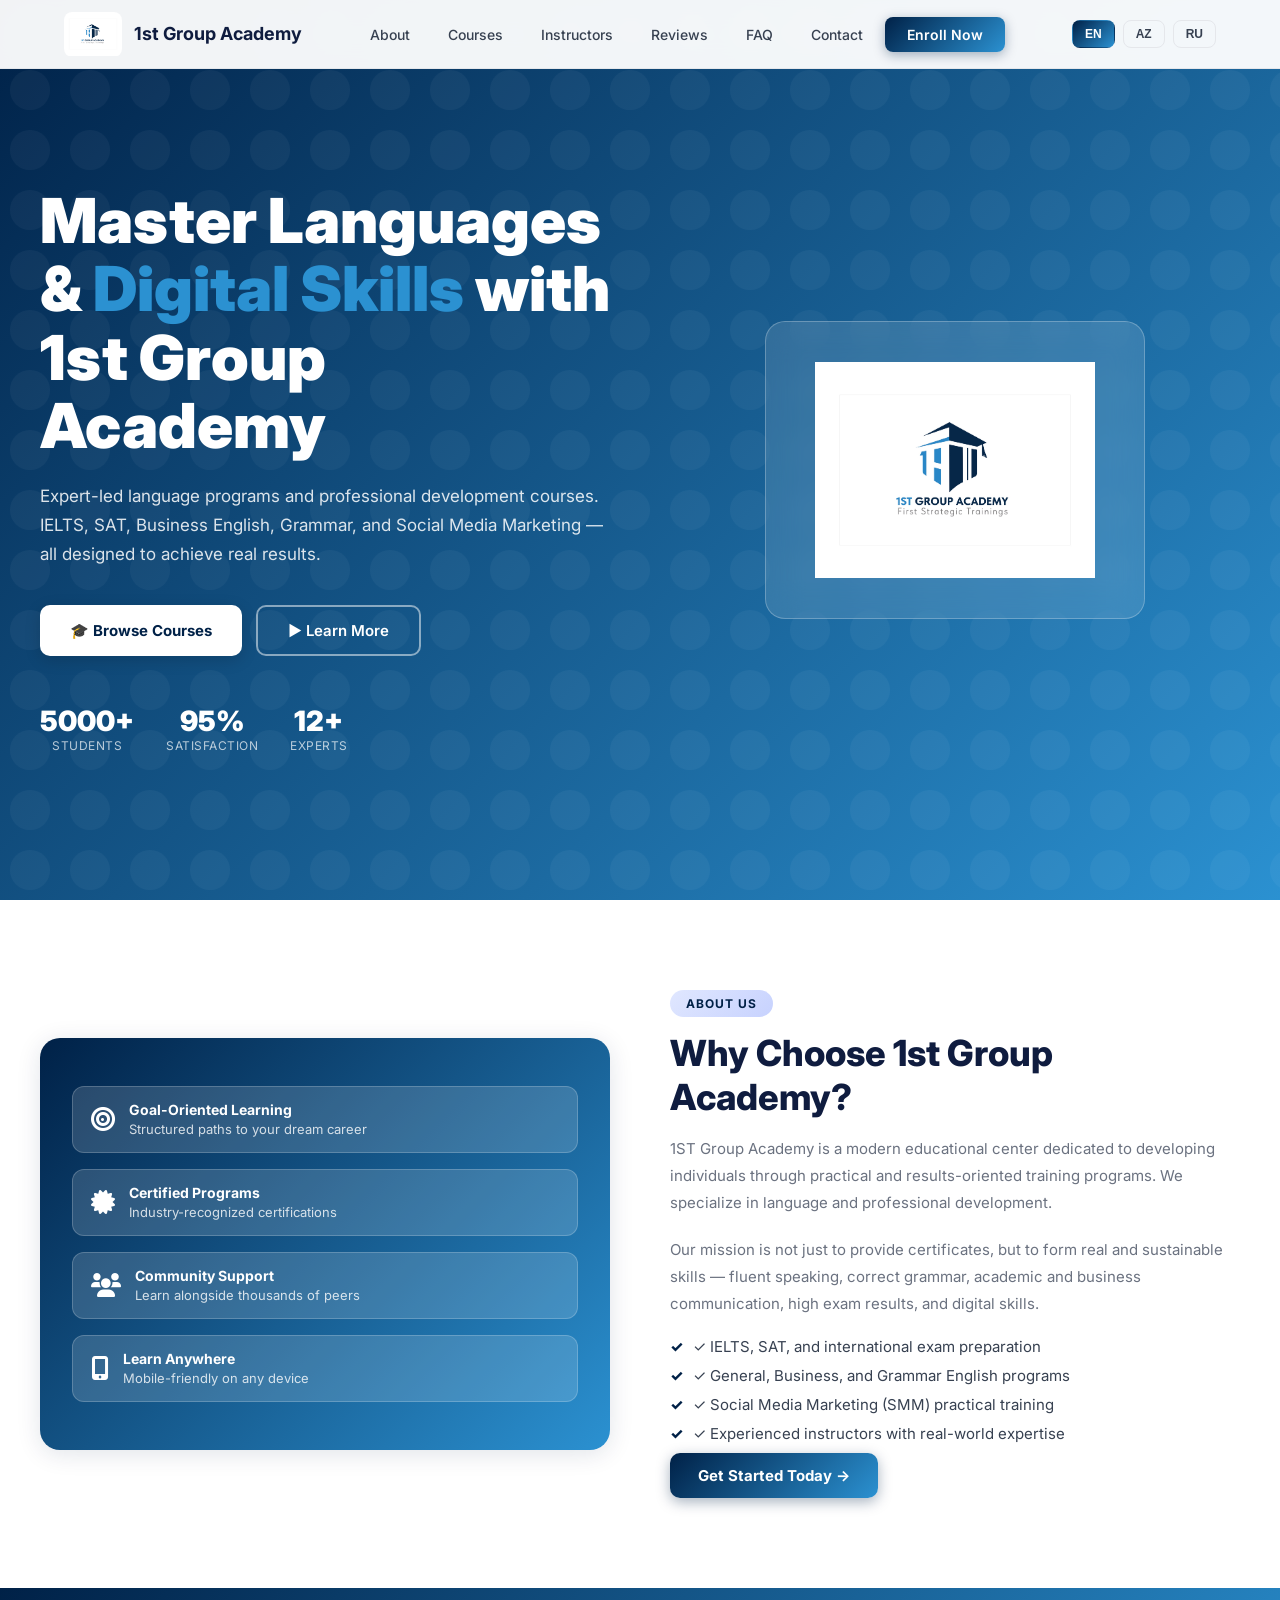
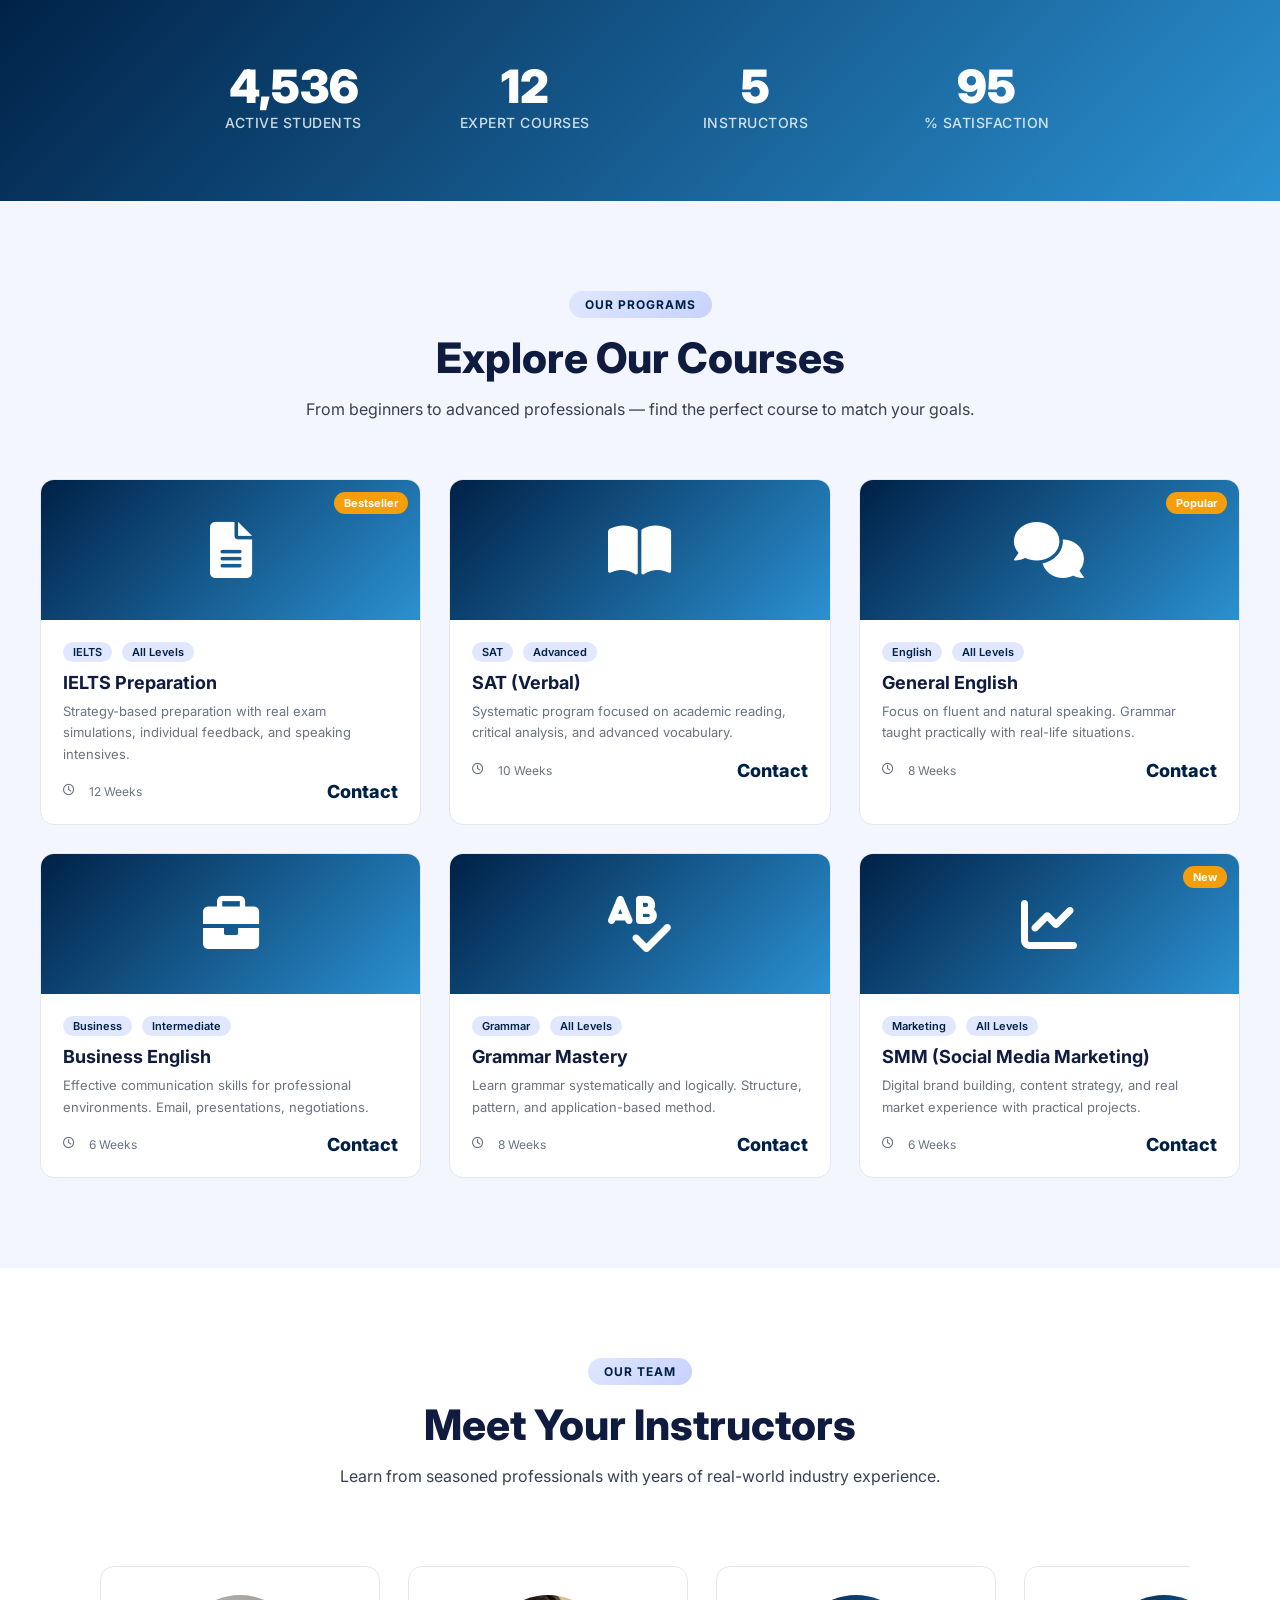
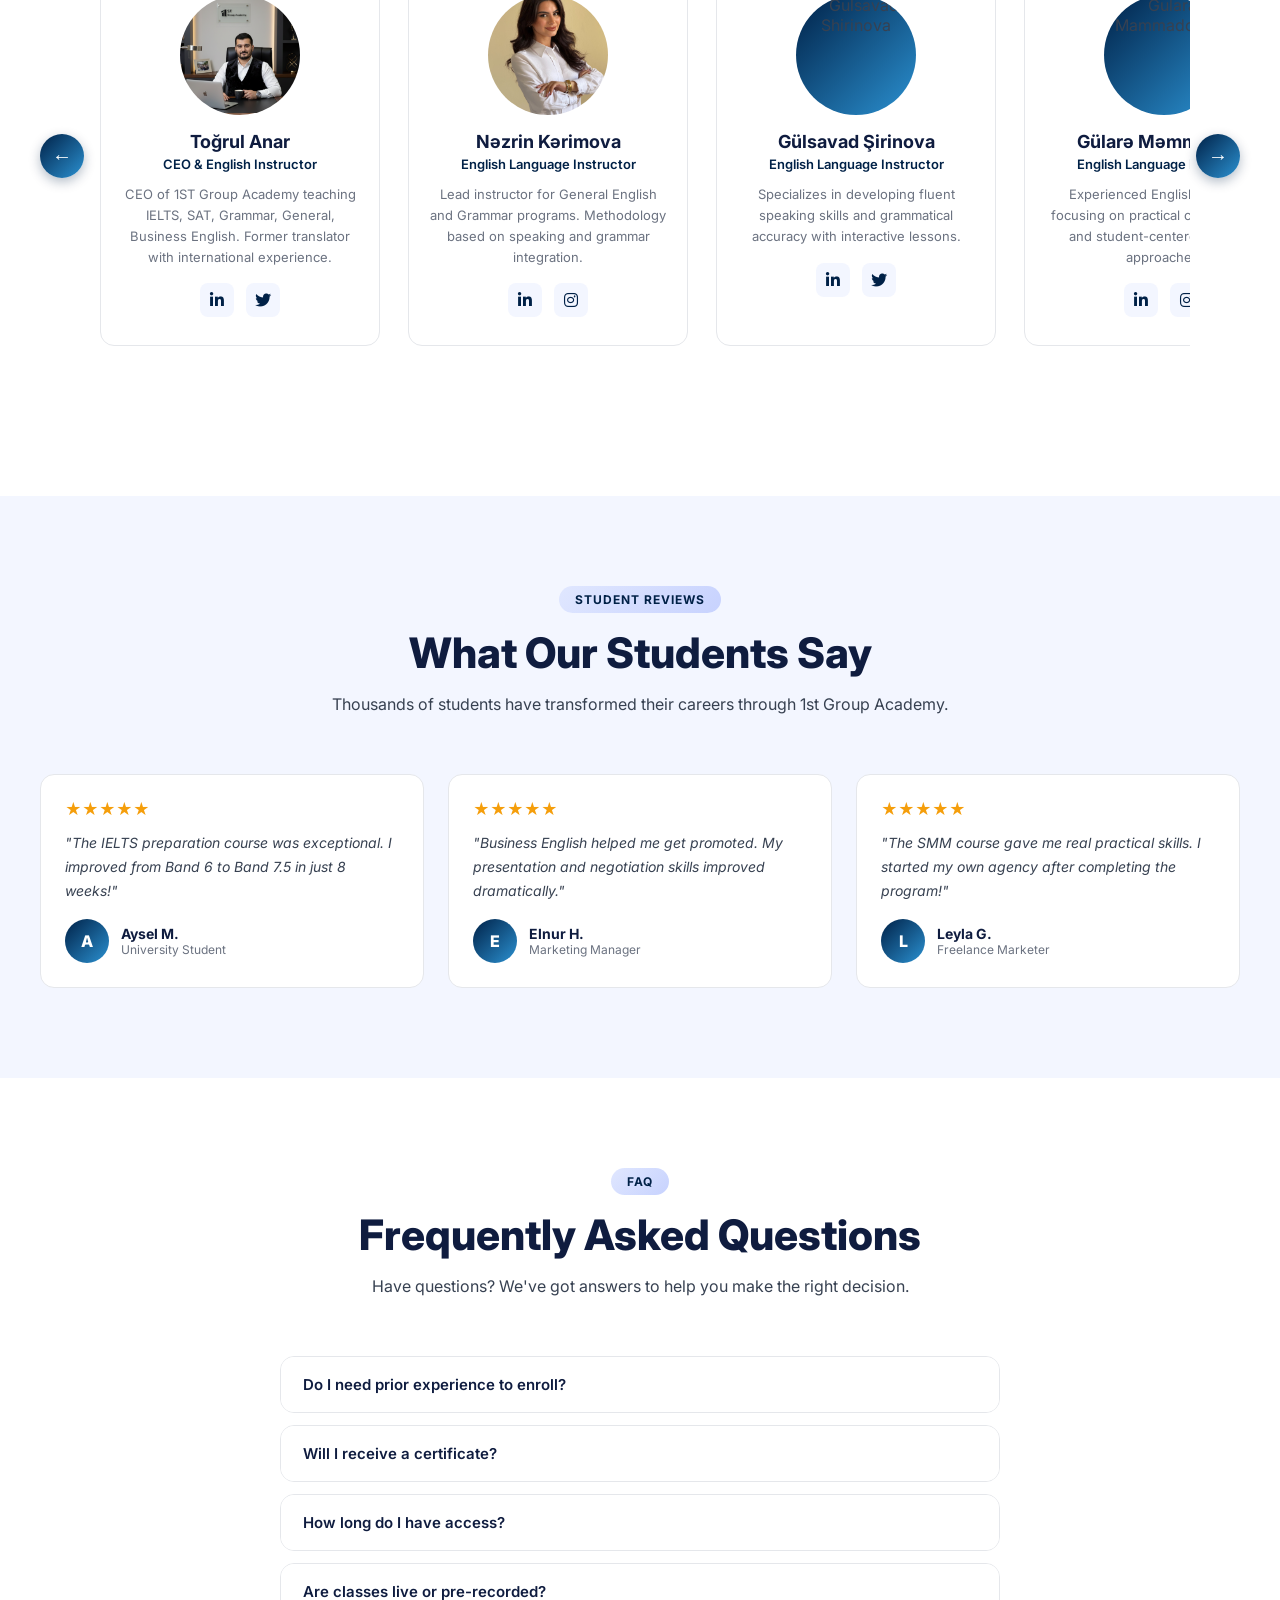
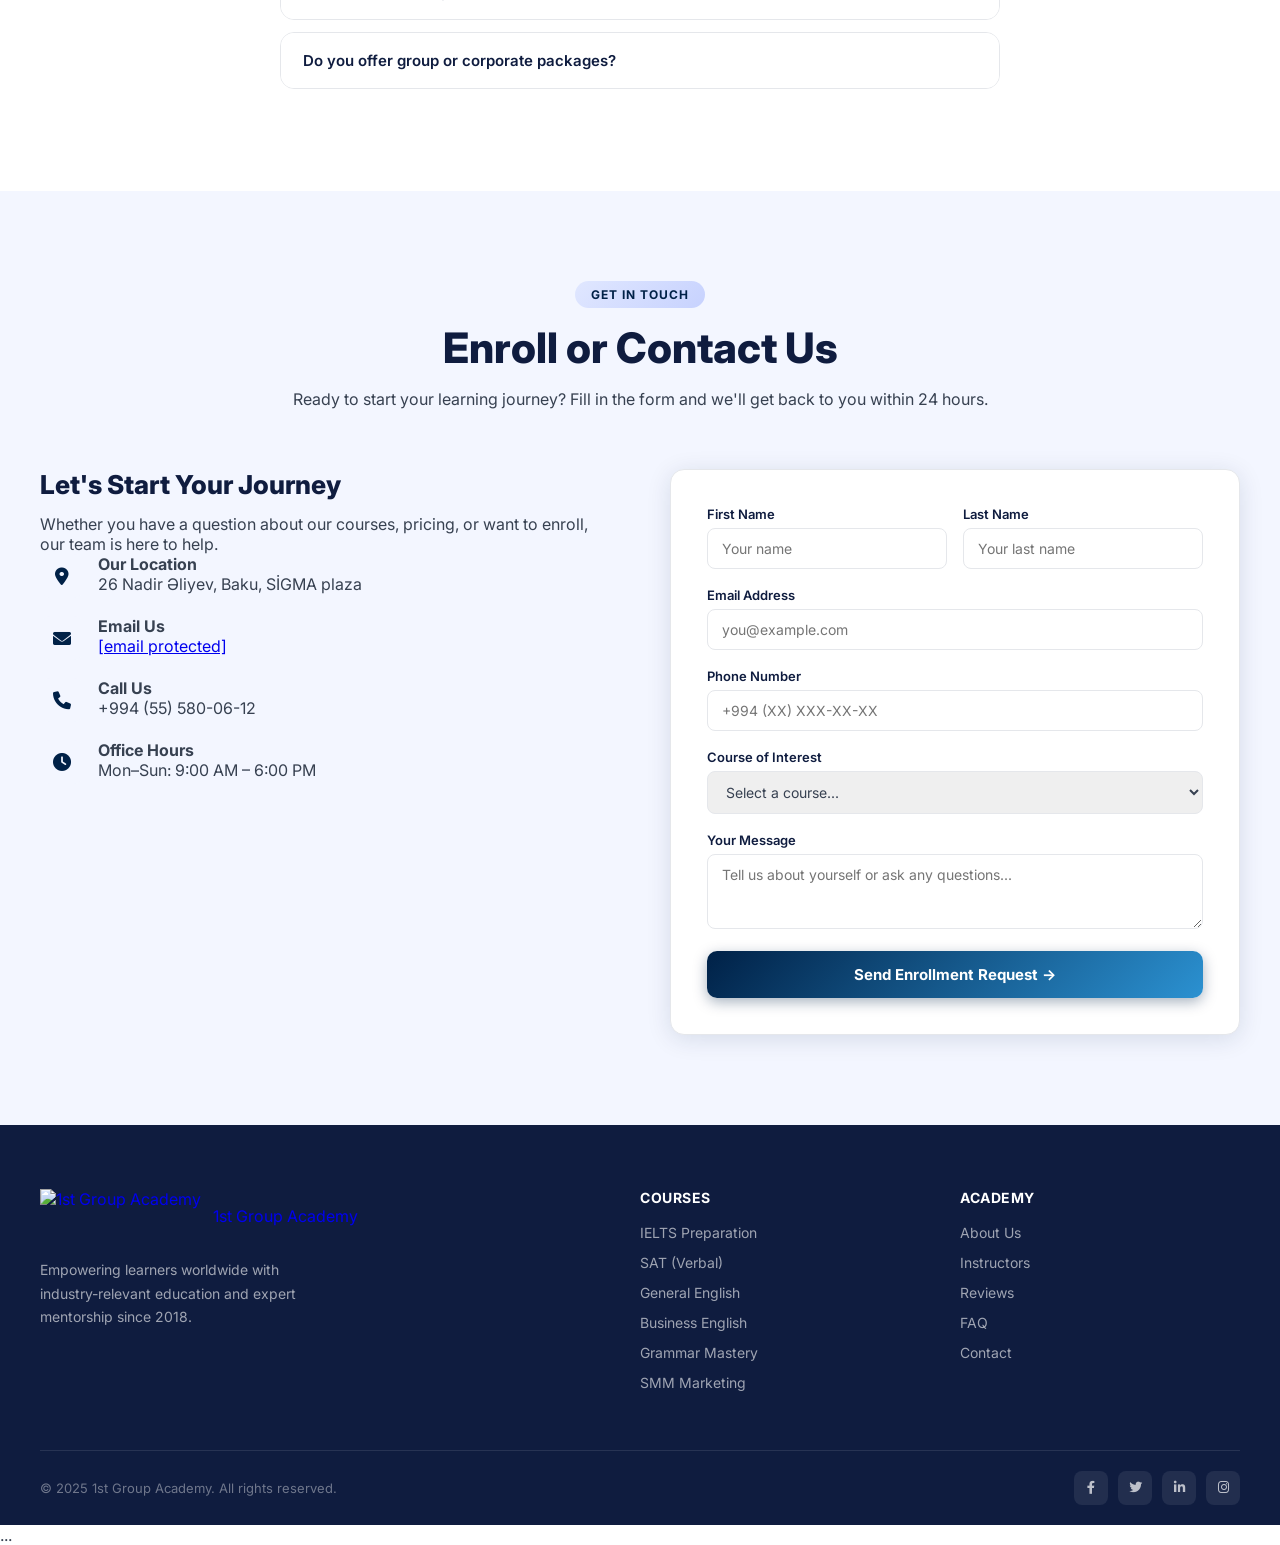
==== index.html @ 53ba0133 "added" ====
<!DOCTYPE html>
<html lang="en">

<head>
  <meta charset="UTF-8">
  <meta name="viewport" content="width=device-width, initial-scale=1.0">
  <title>1st Group Academy - Professional Development & Language Courses</title>
  <meta name="description"
    content="Expert-led language programs and professional development courses. IELTS, SAT, Business English, Grammar, and Social Media Marketing — all designed to achieve real results.">

  <!-- Google Fonts -->
  <link href="https://fonts.googleapis.com/css2?family=Inter:wght@300;400;500;600;700;800;900&display=swap"
    rel="stylesheet">
  <!-- Font Awesome -->
  <link rel="stylesheet" href="https://cdnjs.cloudflare.com/ajax/libs/font-awesome/6.0.0-beta3/css/all.min.css">
  <!-- Main Stylesheet -->
  <link rel="stylesheet" href="css/style.css">
  <!-- EmailJS SDK (sends contact form directly to Gmail) -->
  <script src="https://cdn.jsdelivr.net/npm/@emailjs/browser@4/dist/email.min.js"></script>
</head>

<body>

  <!-- NAVBAR -->
  <nav id="navbar">
    <div class="nav-inner">
      <a href="index.html" class="logo">
        <img src="images/IMG_3741.JPG.jpeg" alt="1st Group Academy" class="logo-img">
        <div class="logo-text">1st Group Academy</div>
      </a>
      <div class="nav-links" id="navLinks">
        <a href="#about" data-translate="nav_about">About</a>
        <a href="#courses" data-translate="nav_courses">Courses</a>
        <a href="#instructors" data-translate="nav_instructors">Instructors</a>
        <a href="#testimonials" data-translate="nav_testimonials">Reviews</a>
        <a href="#faq" data-translate="nav_faq">FAQ</a>
        <a href="#contact" data-translate="nav_contact">Contact</a>
        <a href="#contact" class="btn-enroll" data-translate="nav_enroll">Enroll Now</a>
      </div>
      <div class="lang-switch">
        <button class="lang-btn active" data-lang="en">EN</button>
        <button class="lang-btn" data-lang="az">AZ</button>
        <button class="lang-btn" data-lang="ru">RU</button>
      </div>
      <div class="hamburger" id="hamburger"><span></span><span></span><span></span></div>
    </div>
  </nav>

  <!-- HERO SECTION -->
<section class="hero" id="home">
  <div class="hero-content">
    <div>
      <h1 data-translate="hero_title">Master Languages & <span>Digital Skills</span> with 1st Group Academy</h1>
      <p data-translate="hero_subtitle">Expert-led language programs and professional development courses. IELTS, SAT, Business English, Grammar, and Social Media Marketing — all designed to achieve real results.</p>
      <div class="hero-actions">
        <a href="#courses" class="btn-white" data-translate="hero_browse_courses">🎓 Browse Courses</a>
        <a href="#about" class="btn-outline" data-translate="hero_learn_more">▶ Learn More</a>
      </div>
      <div class="hero-stats">
        <div class="stat"><div class="stat-num">5000+</div><div class="stat-label" data-translate="hero_students">Students</div></div>
        <div class="stat"><div class="stat-num">95%</div><div class="stat-label" data-translate="hero_satisfaction">Satisfaction</div></div>
        <div class="stat"><div class="stat-num">12+</div><div class="stat-label" data-translate="hero_experts">Experts</div></div>
      </div>
    </div>
    <div class="hero-visual">
      <div class="hero-card hero-card-logo">
        <img src="images/IMG_3741.JPG.jpeg" alt="1st Group Academy" class="hero-logo">
      </div>
    </div>
  </div>
</section>

  <!-- ABOUT SECTION -->
  <section class="section" id="about">
    <div class="container">
      <div class="about-grid">
        <div class="about-img">
          <div class="about-feature">
            <div class="about-feature-icon"><i class="fas fa-bullseye"></i></div>
            <div class="about-feature-text"><strong>Goal-Oriented Learning</strong><span>Structured paths to your dream
                career</span></div>
          </div>
          <div class="about-feature">
            <div class="about-feature-icon"><i class="fas fa-certificate"></i></div>
            <div class="about-feature-text"><strong>Certified Programs</strong><span>Industry-recognized
                certifications</span></div>
          </div>
          <div class="about-feature">
            <div class="about-feature-icon"><i class="fas fa-users"></i></div>
            <div class="about-feature-text"><strong>Community Support</strong><span>Learn alongside thousands of
                peers</span></div>
          </div>
          <div class="about-feature">
            <div class="about-feature-icon"><i class="fas fa-mobile-alt"></i></div>
            <div class="about-feature-text"><strong>Learn Anywhere</strong><span>Mobile-friendly on any device</span>
            </div>
          </div>
        </div>
        <div class="about-text">
          <div class="section-label" data-translate="about_label">About Us</div>
          <h2 data-translate="about_title">Why Choose 1st Group Academy?</h2>
          <p data-translate="about_p1">1ST Group Academy is a modern educational center dedicated to developing
            individuals through practical and results-oriented training programs. We specialize in language and
            professional development.</p>
          <p data-translate="about_p2">Our mission is not just to provide certificates, but to form real and sustainable
            skills — fluent speaking, correct grammar, academic and business communication, high exam results, and
            digital skills.</p>
          <ul class="tick-list">
            <li data-translate="about_feature_1">✓ IELTS, SAT, and international exam preparation</li>
            <li data-translate="about_feature_2">✓ General, Business, and Grammar English programs</li>
            <li data-translate="about_feature_3">✓ Social Media Marketing (SMM) practical training</li>
            <li data-translate="about_feature_4">✓ Experienced instructors with real-world expertise</li>
          </ul>
          <a href="#contact" class="btn-primary" data-translate="about_get_started">Get Started Today →</a>
        </div>
      </div>
    </div>
  </section>

  <!-- COUNTERS -->
  <div class="counters">
    <div class="counters-grid">
      <div><span class="counter-num" data-target="5000">0</span>
        <div class="counter-label" data-translate="counters_active_students">Active Students</div>
      </div>
      <div><span class="counter-num" data-target="12">0</span>
        <div class="counter-label" data-translate="counters_expert_courses">Expert Courses</div>
      </div>
      <div><span class="counter-num" data-target="5">0</span>
        <div class="counter-label" data-translate="counters_instructors">Instructors</div>
      </div>
      <div><span class="counter-num" data-target="95">0</span>
        <div class="counter-label" data-translate="counters_satisfaction">% Satisfaction</div>
      </div>
    </div>
  </div>

  <!-- COURSES SECTION -->
  <section class="section section-light" id="courses">
    <div class="container">
      <div class="section-head">
        <div class="section-label" data-translate="courses_label">Our Programs</div>
        <h2 class="section-title" data-translate="courses_title">Explore Our Courses</h2>
        <p class="section-sub" data-translate="courses_sub">From beginners to advanced professionals — find the perfect
          course to match your goals.</p>
      </div>
      <div class="courses-grid">
        <div class="course-card" onclick="location.href='courses/ielts.html'">
          <div class="course-thumb"><i class="fas fa-file-alt"></i><span class="course-badge"
              data-translate="course_badge_bestseller">Bestseller</span></div>
          <div class="course-body">
            <div class="course-meta"><span class="tag">IELTS</span><span class="tag"
                data-translate="course_tag_all_levels">All Levels</span></div>
            <h3 class="course-title" data-translate="course_ielts_title">IELTS Preparation</h3>
            <p class="course-desc" data-translate="course_ielts_desc">Strategy-based preparation with real exam
              simulations, individual feedback, and speaking intensives.</p>
            <div class="course-footer"><span class="course-info"><i class="far fa-clock"></i> 12 Weeks</span><span
                class="course-price">Contact</span></div>
          </div>
        </div>
        <div class="course-card" onclick="location.href='courses/sat.html'">
          <div class="course-thumb"><i class="fas fa-book-open"></i></div>
          <div class="course-body">
            <div class="course-meta"><span class="tag">SAT</span><span class="tag">Advanced</span></div>
            <h3 class="course-title" data-translate="course_sat_title">SAT (Verbal)</h3>
            <p class="course-desc" data-translate="course_sat_desc">Systematic program focused on academic reading,
              critical analysis, and advanced vocabulary.</p>
            <div class="course-footer"><span class="course-info"><i class="far fa-clock"></i> 10 Weeks</span><span
                class="course-price">Contact</span></div>
          </div>
        </div>

        <div class="course-card" onclick="location.href='courses/general-english.html'">
          <div class="course-thumb"><i class="fas fa-comments"></i><span class="course-badge"
              data-translate="course_badge_popular">Popular</span></div>
          <div class="course-body">
            <div class="course-meta"><span class="tag">English</span><span class="tag"
                data-translate="course_tag_all_levels">All Levels</span></div>
            <h3 class="course-title" data-translate="course_general_english_title">General English</h3>
            <p class="course-desc" data-translate="course_general_english_desc">Focus on fluent and natural speaking.
              Grammar taught practically with real-life situations.</p>
            <div class="course-footer"><span class="course-info"><i class="far fa-clock"></i> 8 Weeks</span><span
                class="course-price">Contact</span></div>
          </div>
        </div>
        <div class="course-card" onclick="location.href='courses/business-english.html'">
          <div class="course-thumb"><i class="fas fa-briefcase"></i></div>
          <div class="course-body">
            <div class="course-meta"><span class="tag">Business</span><span class="tag">Intermediate</span></div>
            <h3 class="course-title" data-translate="course_business_english_title">Business English</h3>
            <p class="course-desc" data-translate="course_business_english_desc">Effective communication skills for
              professional environments. Email, presentations, negotiations.</p>
            <div class="course-footer"><span class="course-info"><i class="far fa-clock"></i> 6 Weeks</span><span
                class="course-price">Contact</span></div>
          </div>
        </div>
        <div class="course-card" onclick="location.href='courses/grammar.html'">
          <div class="course-thumb"><i class="fas fa-spell-check"></i></div>
          <div class="course-body">
            <div class="course-meta"><span class="tag">Grammar</span><span class="tag"
                data-translate="course_tag_all_levels">All Levels</span></div>
            <h3 class="course-title" data-translate="course_grammar_title">Grammar Mastery</h3>
            <p class="course-desc" data-translate="course_grammar_desc">Learn grammar systematically and logically.
              Structure, pattern, and application-based method.</p>
            <div class="course-footer"><span class="course-info"><i class="far fa-clock"></i> 8 Weeks</span><span
                class="course-price">Contact</span></div>
          </div>
        </div>
        <div class="course-card" onclick="location.href='courses/smm.html'">
          <div class="course-thumb"><i class="fas fa-chart-line"></i><span class="course-badge"
              data-translate="course_badge_new">New</span></div>
          <div class="course-body">
            <div class="course-meta"><span class="tag">Marketing</span><span class="tag"
                data-translate="course_tag_all_levels">All Levels</span></div>
            <h3 class="course-title" data-translate="course_smm_title">SMM (Social Media Marketing)</h3>
            <p class="course-desc" data-translate="course_smm_desc">Digital brand building, content strategy, and real
              market experience with practical projects.</p>
            <div class="course-footer"><span class="course-info"><i class="far fa-clock"></i> 6 Weeks</span><span
                class="course-price">Contact</span></div>
          </div>
        </div>
      </div>
    </div>
  </section>

  <!-- INSTRUCTORS SECTION - HORIZONTAL SCROLL WITH ARROWS -->
  <section class="section" id="instructors">
    <div class="container">
      <div class="section-head">
        <div class="section-label" data-translate="section_label_our_team">Our Team</div>
        <h2 class="section-title" data-translate="section_title_meet_instructors">Meet Your Instructors</h2>
        <p class="section-sub" data-translate="section_sub_learn_from_professionals">Learn from seasoned professionals
          with years of real-world industry experience.</p>
      </div>

      <div class="instructors-carousel-wrapper">
        <button class="carousel-nav prev" id="prevInstructorBtn">←</button>
        <div class="instructors-carousel" id="instructorsCarousel">
          <div class="instructors-grid-horizontal">

            <!-- Instructor 1 -->
            <div class="instructor-card">
              <div class="instructor-avatar"><img src="images/Gemini_Generated_Image_5rebi55rebi55reb.png"
                  alt="Toghrul Anar"></div>
              <h3 class="instructor-name">Toğrul Anar</h3>
              <div class="instructor-role" data-translate="instructor_role_ceo">CEO & English Instructor</div>
              <p class="instructor-bio" data-translate="instructor_bio_toghrul">CEO of 1ST Group Academy teaching IELTS,
                SAT, Grammar, General, Business English. Former translator with international experience.</p>
              <div class="instructor-social">
                <a href="#" class="social-icon"><i class="fab fa-linkedin-in"></i></a>
                <a href="#" class="social-icon"><i class="fab fa-twitter"></i></a>
              </div>
            </div>

            <!-- Instructor 2 -->
            <div class="instructor-card">
              <div class="instructor-avatar"><img src="images/IMG_5902.JPG.jpeg" alt="Nazrin Karimova"></div>
              <h3 class="instructor-name">Nəzrin Kərimova</h3>
              <div class="instructor-role" data-translate="instructor_role_english">English Language Instructor</div>
              <p class="instructor-bio" data-translate="instructor_bio_nazrin">Lead instructor for General English and
                Grammar programs. Methodology based on speaking and grammar integration.</p>
              <div class="instructor-social">
                <a href="#" class="social-icon"><i class="fab fa-linkedin-in"></i></a>
                <a href="#" class="social-icon"><i class="fab fa-instagram"></i></a>
              </div>
            </div>

            <!-- Instructor 3 -->
            <div class="instructor-card">
              <div class="instructor-avatar"><img src="images/IMG_1235.jpg.jpeg" alt="Gulsavad Shirinova"></div>
              <h3 class="instructor-name">Gülsavad Şirinova</h3>
              <div class="instructor-role" data-translate="instructor_role_english">English Language Instructor</div>
              <p class="instructor-bio" data-translate="instructor_bio_gulsavad">Specializes in developing fluent
                speaking skills and grammatical accuracy with interactive lessons.</p>
              <div class="instructor-social">
                <a href="#" class="social-icon"><i class="fab fa-linkedin-in"></i></a>
                <a href="#" class="social-icon"><i class="fab fa-twitter"></i></a>
              </div>
            </div>

            <!-- Instructor 4 -->
            <div class="instructor-card">
              <div class="instructor-avatar"><img src="images/IMG_4912.JPG.jpeg" alt="Gulara Mammadova"></div>
              <h3 class="instructor-name">Gülarə Məmmədova</h3>
              <div class="instructor-role" data-translate="instructor_role_english">English Language Instructor</div>
              <p class="instructor-bio" data-translate="instructor_bio_gulara">Experienced English instructor focusing
                on practical communication and student-centered learning approaches.</p>
              <div class="instructor-social">
                <a href="#" class="social-icon"><i class="fab fa-linkedin-in"></i></a>
                <a href="#" class="social-icon"><i class="fab fa-instagram"></i></a>
              </div>
            </div>

            <!-- Instructor 5 -->
            <div class="instructor-card">
              <div class="instructor-avatar"><img
                  src="images/Screenshot_20260306_222900_com_android_chrome_ChromeTabbedActivity.jpg.jpeg"
                  alt="Farid Abdulhuseynli"></div>
              <h3 class="instructor-name">Fərid Abdulhüseynli</h3>
              <div class="instructor-role" data-translate="instructor_role_english">English Language Instructor</div>
              <p class="instructor-bio" data-translate="instructor_bio_farid">Specializes in exam preparation and
                advanced grammar. Helps students achieve high scores in international tests.</p>
              <div class="instructor-social">
                <a href="#" class="social-icon"><i class="fab fa-linkedin-in"></i></a>
                <a href="#" class="social-icon"><i class="fab fa-instagram"></i></a>
              </div>
            </div>

          </div>
        </div>
        <button class="carousel-nav next" id="nextInstructorBtn">→</button>
      </div>
    </div>
  </section>

  <!-- TESTIMONIALS SECTION -->
  <section class="section section-light" id="testimonials">
    <div class="container">
      <div class="section-head">
        <div class="section-label" data-translate="section_label_student_reviews">Student Reviews</div>
        <h2 class="section-title" data-translate="section_title_what_students_say">What Our Students Say</h2>
        <p class="section-sub" data-translate="section_sub_thousands_students_transformed">Thousands of students have
          transformed their careers through 1st Group Academy.</p>
      </div>
      <div class="testimonials-grid">
        <div class="testimonial-card">
          <div class="stars">★★★★★</div>
          <p class="testimonial-text" data-translate="testimonial_1">"The IELTS preparation course was exceptional. I
            improved from Band 6 to Band 7.5 in just 8 weeks!"</p>
          <div class="testimonial-author">
            <div class="author-avatar">A</div>
            <div>
              <div class="author-name">Aysel M.</div>
              <div class="author-role">University Student</div>
            </div>
          </div>
        </div>
        <div class="testimonial-card">
          <div class="stars">★★★★★</div>
          <p class="testimonial-text" data-translate="testimonial_2">"Business English helped me get promoted. My
            presentation and negotiation skills improved dramatically."</p>
          <div class="testimonial-author">
            <div class="author-avatar">E</div>
            <div>
              <div class="author-name">Elnur H.</div>
              <div class="author-role">Marketing Manager</div>
            </div>
          </div>
        </div>
        <div class="testimonial-card">
          <div class="stars">★★★★★</div>
          <p class="testimonial-text" data-translate="testimonial_3">"The SMM course gave me real practical skills. I
            started my own agency after completing the program!"</p>
          <div class="testimonial-author">
            <div class="author-avatar">L</div>
            <div>
              <div class="author-name">Leyla G.</div>
              <div class="author-role">Freelance Marketer</div>
            </div>
          </div>
        </div>
      </div>
    </div>
  </section>

  <!-- FAQ SECTION -->
  <section class="section" id="faq">
    <div class="container">
      <div class="section-head">
        <div class="section-label">FAQ</div>
        <h2 class="section-title" data-translate="section_title_faq">Frequently Asked Questions</h2>
        <p class="section-sub" data-translate="section_sub_have_questions">Have questions? We've got answers to help you
          make the right decision.</p>
      </div>
      <div class="faq-list">
        <div class="faq-item">
          <div class="faq-q" data-translate="faq_q1">Do I need prior experience to enroll?<span
              class="faq-icon">+</span></div>
          <div class="faq-a" data-translate="faq_a1">No prior experience is required for most of our beginner courses.
            We start from fundamentals and gradually build your skills.</div>
        </div>
        <div class="faq-item">
          <div class="faq-q" data-translate="faq_q2">Will I receive a certificate?<span class="faq-icon">+</span></div>
          <div class="faq-a" data-translate="faq_a2">Yes! Upon completing any course, you will receive a digital
            certificate from 1st Group Academy recognized by employers.</div>
        </div>
        <div class="faq-item">
          <div class="faq-q" data-translate="faq_q3">How long do I have access?<span class="faq-icon">+</span></div>
          <div class="faq-a" data-translate="faq_a3">Once enrolled, you have lifetime access to all course materials,
            including any future updates.</div>
        </div>
        <div class="faq-item">
          <div class="faq-q" data-translate="faq_q4">Are classes live or pre-recorded?<span class="faq-icon">+</span>
          </div>
          <div class="faq-a" data-translate="faq_a4">We offer both! Pre-recorded video lessons plus weekly live Q&A
            sessions with instructors.</div>
        </div>
        <div class="faq-item">
          <div class="faq-q" data-translate="faq_q5">Do you offer group or corporate packages?<span
              class="faq-icon">+</span></div>
          <div class="faq-a" data-translate="faq_a5">Yes, we offer special rates for teams and organizations. Contact us
            for corporate packages.</div>
        </div>
      </div>
    </div>
  </section>

  <!-- CONTACT SECTION -->
  <section class="section section-light" id="contact">
    <div class="container">
      <div class="section-head">
        <div class="section-label" data-translate="contact_label">Get In Touch</div>
        <h2 class="section-title" data-translate="contact_title">Enroll or Contact Us</h2>
        <p class="section-sub" data-translate="contact_sub">Ready to start your learning journey? Fill in the form and
          we'll get back to you within 24 hours.</p>
      </div>
      <div class="contact-grid">
        <div class="contact-info">
          <h3 data-translate="contact_info_title">Let's Start Your Journey</h3>
          <p data-translate="contact_info_desc">Whether you have a question about our courses, pricing, or want to
            enroll, our team is here to help.</p>
          <div class="info-item">
            <div class="info-icon"><i class="fas fa-map-marker-alt"></i></div>
            <div><strong>Our Location</strong><br><span>26 Nadir Əliyev, Baku, SİGMA plaza</span></div>
          </div>
          <div class="info-item">
            <div class="info-icon"><i class="fas fa-envelope"></i></div>
            <div><strong>Email Us</strong><br><span><a href="1stgroupacademy@gmail.com" class="__cf_email__" data-cfemail="56672522312439232637353732333b2f16313b373f3a7835393b">[email&#160;protected]</a></span></div>
          </div>
          <div class="info-item">
            <div class="info-icon"><i class="fas fa-phone"></i></div>
            <div><strong>Call Us</strong><br><span>+994 (55) 580-06-12</span></div>
          </div>
          <div class="info-item">
            <div class="info-icon"><i class="fas fa-clock"></i></div>
            <div><strong>Office Hours</strong><br><span>Mon–Sun: 9:00 AM – 6:00 PM</span></div>
          </div>
        </div>
        <div class="contact-form">
          <div class="form-row">
            <div class="form-group"><label>First Name</label><input type="text" id="fname" placeholder="Your name">
            </div>
            <div class="form-group"><label>Last Name</label><input type="text" id="lname" placeholder="Your last name">
            </div>
          </div>
          <div class="form-group"><label>Email Address</label><input type="email" id="email"
              placeholder="you@example.com"></div>
          <div class="form-group"><label>Phone Number</label><input  id="phone"
              placeholder="+994 (XX) XXX-XX-XX"></div>
          <div class="form-group"><label>Course of Interest</label><select id="courseSelect">
              <option value="">Select a course...</option>
              <option>IELTS Preparation</option>
              <option>SAT (Verbal)</option>
              <option>General English</option>
              <option>Business English</option>
              <option>Grammar Mastery</option>
              <option>SMM Marketing</option>
            </select></div>
          <div class="form-group"><label>Your Message</label><textarea id="message" rows="3"
              placeholder="Tell us about yourself or ask any questions..."></textarea></div>
          <button class="form-submit" data-translate="form_submit" onclick="submitForm()">Send Enrollment Request →</button>
          <div class="success-msg" id="successMsg">✅ Thank you! We'll contact you within 24 hours.</div>
        </div>
      </div>
    </div>
  </section>

  <!-- FOOTER -->
  <footer>
  <div class="footer-grid">
    <div class="footer-brand">
      <a href="index.html" class="logo">
        <img src="images/IMG_3741.JPG.jpeg55" alt="1st Group Academy" class="footer-logo">
        <div class="logo-text2"><span>1st Group Academy</span> </div>
      </a>
      <p data-translate="footer_desc">Empowering learners worldwide with industry-relevant education and expert mentorship since 2018.</p>
    </div>
    <div class="footer-col">
      <h4 data-translate="footer_courses">Courses</h4>
      <ul>
        <li><a href="courses/ielts.html" data-translate="footer_ielts">IELTS Preparation</a></li>
        <li><a href="courses/sat.html" data-translate="footer_sat">SAT (Verbal)</a></li>
        <li><a href="courses/general-english.html" data-translate="footer_ge">General English</a></li>
        <li><a href="courses/business-english.html" data-translate="footer_be">Business English</a></li>
        <li><a href="courses/grammar.html" data-translate="footer_grammar">Grammar Mastery</a></li>
        <li><a href="courses/smm.html" data-translate="footer_smm">SMM Marketing</a></li>
      </ul>
    </div>
    <div class="footer-col">
      <h4 data-translate="footer_academy">Academy</h4>
      <ul>
        <li><a href="#about" data-translate="footer_about">About Us</a></li>
        <li><a href="#instructors" data-translate="footer_instructors">Instructors</a></li>
        <li><a href="#testimonials" data-translate="footer_reviews">Reviews</a></li>
        <li><a href="#faq" data-translate="footer_faq">FAQ</a></li>
        <li><a href="#contact" data-translate="footer_contact">Contact</a></li>
      </ul>
    </div>
  </div>
  <div class="footer-bottom">
    <span>© 2025 1st Group Academy. All rights reserved.</span>
    <div class="footer-socials">
      <a href="#"><i class="fab fa-facebook-f"></i></a>
      <a href="#"><i class="fab fa-twitter"></i></a>
      <a href="#"><i class="fab fa-linkedin-in"></i></a>
      <a href="#"><i class="fab fa-instagram"></i></a>
    </div>
  </div>
</footer>

  <button id="backTop"onclick="window.scrollTo({top:0,behavior:'smooth'})">↑</button>

  <script src="js/script.js"></script>
  <!-- CONTACT SECTION -->
<section>
   ...
</section>

<script>
async function submitForm() {

    const data = {
        firstName: document.getElementById("fname").value,
        lastName: document.getElementById("lname").value,
        email: document.getElementById("email").value,
        phoneNumber: document.getElementById("phone").value,
        course: document.getElementById("courseSelect").value,
        message: document.getElementById("message").value
    };

    try {
        const response = await fetch("https://localhost:7130/api/contact/send", {
            method: "POST",
            headers: {
                "Content-Type": "application/json"
            },
            body: JSON.stringify(data)
        });

        const result = await response.json();

        if (response.ok) {
            console.log("Success:", result);

           
            document.getElementById("successMsg").style.display = "block";

            
            document.getElementById("fname").value = "";
            document.getElementById("lname").value = "";
            document.getElementById("email").value = "";
            document.getElementById("phone").value = "";
            document.getElementById("courseSelect").value = "";
            document.getElementById("message").value = "";
        } 
        else {
            console.log("Error:", result);
            alert(result.error || "Xəta baş verdi");
        }

    } catch (error) {
        console.error("Network Error:", error);
        alert("Serverə qoşulmaq olmadı");
    }
}
</script>
</body>
</body>

</html>
---- css/style.css ----
*,
*::before,
*::after {
  margin: 0;
  padding: 0;
  box-sizing: border-box;
}

:root {
  --primary: #002147;
  --primary-d: #001a38;
  --accent: #2B91D1;
  --dark: #0f1c3f;
  --text: #374151;
  --muted: #6b7280;
  --light: #f3f6ff;
  --white: #ffffff;
  --border: #e5e7eb;
  --gradient: linear-gradient(135deg, #002147 0%, #2B91D1 100%);
  --shadow: 0 4px 24px rgba(0, 33, 71, 0.12);
  --radius: 14px;
}

html {
  scroll-behavior: smooth;
}

body {
  font-family: 'Inter', sans-serif;
  color: var(--text);
  background: var(--white);
  overflow-x: hidden;
}

::-webkit-scrollbar {
  width: 7px;
}

::-webkit-scrollbar-track {
  background: var(--light);
}

::-webkit-scrollbar-thumb {
  background: var(--primary);
  border-radius: 99px;
}

/* NAVBAR */
nav {
  position: fixed;
  top: 0;
  left: 0;
  right: 0;
  z-index: 999;
  background: rgba(255, 255, 255, 0.95);
  backdrop-filter: blur(12px);
  border-bottom: 1px solid var(--border);
  transition: box-shadow 0.3s;
}

nav.scrolled {
  box-shadow: 0 2px 20px rgba(0, 33, 71, 0.15);
}

.nav-inner {
  max-width: 1200px;
  margin: 0 auto;
  display: flex;
  align-items: center;
  justify-content: space-between;
  padding: 0 24px;
  height: 68px;
}

/* Logo styles */
.logo {
  display: flex;
  align-items: center;
  gap: 12px;
  text-decoration: none;
}

.logo-img {
  height: 45px;
  width: auto;
  object-fit: contain;
  border-radius: 8px;
}

.logo-text {
  font-weight: 700;
  font-size: 18px;
  color: var(--dark);
  line-height: 1.2;
}

.logo-text span {
  color: var(--primary);
}

/* Hide old logo-icon if exists */
.logo-icon {
  display: none;
}

/* Responsive for mobile */
@media (max-width: 600px) {
  .logo-img {
    height: 35px;
  }
  .logo-text {
    font-size: 14px;
  }
}

.nav-links {
  display: flex;
  align-items: center;
  gap: 6px;
}

.nav-links a {
  padding: 8px 16px;
  border-radius: 8px;
  text-decoration: none;
  font-weight: 500;
  font-size: 14px;
  color: var(--text);
  transition: all 0.2s;
}

.nav-links a:hover {
  background: var(--light);
  color: var(--primary);
}

.btn-enroll {
  background: var(--gradient) !important;
  color: #fff !important;
  padding: 9px 22px !important;
  border-radius: 8px !important;
  font-weight: 600 !important;
  box-shadow: 0 3px 12px rgba(0, 33, 71, 0.35);
}

.lang-switch {
  display: flex;
  gap: 8px;
  margin-left: 16px;
}

.lang-btn {
  background: transparent;
  border: 1px solid var(--border);
  padding: 6px 12px;
  border-radius: 8px;
  font-size: 12px;
  font-weight: 600;
  cursor: pointer;
  color: var(--text);
  transition: all 0.2s;
}

.lang-btn:hover,
.lang-btn.active {
  background: var(--gradient);
  color: #fff;
  border-color: transparent;
}

.hamburger {
  display: none;
  flex-direction: column;
  gap: 5px;
  cursor: pointer;
  padding: 6px;
}

.hamburger span {
  display: block;
  width: 24px;
  height: 2.5px;
  background: var(--dark);
  border-radius: 99px;
}

/* HERO */
.hero {
  min-height: 100vh;
  background: var(--gradient);
  display: flex;
  align-items: center;
  position: relative;
  overflow: hidden;
  padding: 120px 24px 80px;
}

.hero::before {
  content: '';
  position: absolute;
  inset: 0;
  background: url("data:image/svg+xml,%3Csvg width='60' height='60' viewBox='0 0 60 60' xmlns='http://www.w3.org/2000/svg'%3E%3Cg fill='%23ffffff' fill-opacity='0.04'%3E%3Ccircle cx='30' cy='30' r='20'/%3E%3C/g%3E%3C/svg%3E");
}

.hero-content {
  max-width: 1200px;
  margin: 0 auto;
  display: grid;
  grid-template-columns: 1fr 1fr;
  gap: 60px;
  align-items: center;
  position: relative;
  z-index: 1;
}

.hero-badge {
  display: inline-flex;
  align-items: center;
  gap: 8px;
  background: rgba(255, 255, 255, 0.15);
  color: #fff;
  padding: 6px 16px;
  border-radius: 99px;
  font-size: 13px;
  font-weight: 600;
  border: 1px solid rgba(255, 255, 255, 0.25);
  margin-bottom: 24px;
}

.hero h1 {
  font-size: clamp(36px, 5vw, 62px);
  font-weight: 900;
  color: #fff;
  line-height: 1.1;
  margin-bottom: 22px;
}

.hero h1 span {
  color: var(--accent);
}

.hero p {
  font-size: 17px;
  color: rgba(255, 255, 255, 0.85);
  line-height: 1.7;
  margin-bottom: 36px;
}

.hero-actions {
  display: flex;
  gap: 14px;
  flex-wrap: wrap;
}

.btn-white {
  background: #fff;
  color: var(--primary);
  padding: 14px 30px;
  border-radius: 10px;
  font-weight: 700;
  font-size: 15px;
  text-decoration: none;
  box-shadow: 0 4px 16px rgba(0, 0, 0, 0.15);
  transition: transform 0.2s;
  display: inline-flex;
  align-items: center;
  gap: 8px;
}

.btn-white:hover {
  transform: translateY(-2px);
}

.btn-outline {
  background: transparent;
  color: #fff;
  padding: 14px 30px;
  border-radius: 10px;
  font-weight: 600;
  font-size: 15px;
  text-decoration: none;
  border: 2px solid rgba(255, 255, 255, 0.5);
  transition: all 0.2s;
  display: inline-flex;
  align-items: center;
  gap: 8px;
}

.btn-outline:hover {
  background: rgba(255, 255, 255, 0.12);
  border-color: #fff;
}

.hero-stats {
  display: flex;
  gap: 32px;
  margin-top: 48px;
}

.stat {
  text-align: center;
}

.stat-num {
  font-size: 28px;
  font-weight: 900;
  color: #fff;
}

.stat-label {
  font-size: 12px;
  color: rgba(255, 255, 255, 0.7);
  text-transform: uppercase;
  letter-spacing: 0.5px;
}

.hero-visual {
  display: flex;
  justify-content: center;
  align-items: center;
}

.hero-card {
  background: rgba(255, 255, 255, 0.12);
  backdrop-filter: blur(16px);
  border: 1px solid rgba(255, 255, 255, 0.25);
  border-radius: 20px;
  padding: 32px;
  width: 100%;
  max-width: 380px;
  animation: float 4s ease-in-out infinite;
}

@keyframes float {
  0%, 100% {
    transform: translateY(0);
  }
  50% {
    transform: translateY(-12px);
  }
}

.course-preview-icon {
  font-size: 48px;
  margin-bottom: 16px;
  color: #fff;
}

.course-preview-title {
  font-size: 22px;
  font-weight: 800;
  color: #fff;
  margin-bottom: 8px;
}

.progress-bar-wrap {
  background: rgba(255, 255, 255, 0.2);
  border-radius: 99px;
  height: 8px;
  margin-bottom: 8px;
}

.progress-bar {
  background: var(--accent);
  height: 100%;
  border-radius: 99px;
  width: 72%;
}

.progress-label {
  font-size: 12px;
  color: rgba(255, 255, 255, 0.75);
  text-align: right;
}

/* SECTIONS */
.section {
  padding: 90px 24px;
}

.section-light {
  background: var(--light);
}

.container {
  max-width: 1200px;
  margin: 0 auto;
}

.section-head {
  text-align: center;
  margin-bottom: 60px;
}

.section-label {
  display: inline-block;
  background: linear-gradient(135deg, #e0e7ff, #c7d2fe);
  color: var(--primary);
  padding: 6px 16px;
  border-radius: 99px;
  font-size: 12px;
  font-weight: 700;
  text-transform: uppercase;
  letter-spacing: 1px;
  margin-bottom: 14px;
}

.section-title {
  font-size: clamp(28px, 4vw, 42px);
  font-weight: 800;
  color: var(--dark);
  margin-bottom: 16px;
}

/* ABOUT */
.about-grid {
  display: grid;
  grid-template-columns: 1fr 1fr;
  gap: 60px;
  align-items: center;
}

.about-img {
  background: var(--gradient);
  border-radius: 20px;
  padding: 48px 32px;
  display: flex;
  flex-direction: column;
  gap: 16px;
  box-shadow: var(--shadow);
}

.about-feature {
  display: flex;
  align-items: center;
  gap: 14px;
  background: rgba(255, 255, 255, 0.15);
  border-radius: 12px;
  padding: 14px 18px;
  border: 1px solid rgba(255, 255, 255, 0.2);
}

.about-feature-icon {
  font-size: 24px;
  color: #fff;
}

.about-feature-text {
  color: #fff;
}

.about-feature-text strong {
  display: block;
  font-weight: 700;
  font-size: 14px;
}

.about-feature-text span {
  font-size: 13px;
  opacity: 0.8;
}

.about-text h2 {
  font-size: 36px;
  font-weight: 800;
  color: var(--dark);
  margin-bottom: 16px;
}

.about-text p {
  font-size: 15px;
  color: var(--muted);
  line-height: 1.8;
  margin-bottom: 20px;
}

.tick-list {
  list-style: none;
}

.tick-list li {
  display: flex;
  align-items: flex-start;
  gap: 10px;
  font-size: 15px;
  color: var(--text);
  margin-bottom: 10px;
}

.tick-list li::before {
  content: '✓';
  color: var(--primary);
  font-weight: 800;
}

.btn-primary {
  display: inline-flex;
  align-items: center;
  gap: 8px;
  background: var(--gradient);
  color: #fff;
  padding: 13px 28px;
  border-radius: 10px;
  font-weight: 700;
  font-size: 15px;
  text-decoration: none;
  box-shadow: 0 4px 14px rgba(0, 33, 71, 0.35);
  transition: transform 0.2s;
  border: none;
  cursor: pointer;
}

.btn-primary:hover {
  transform: translateY(-2px);
}

/* COUNTERS */
.counters {
  background: var(--gradient);
  padding: 70px 24px;
}

.counters-grid {
  display: grid;
  grid-template-columns: repeat(4, 1fr);
  gap: 24px;
  max-width: 900px;
  margin: 0 auto;
  text-align: center;
}

.counter-num {
  font-size: 46px;
  font-weight: 900;
  color: #fff;
  display: block;
}

.counter-label {
  font-size: 14px;
  color: rgba(255, 255, 255, 0.8);
  font-weight: 500;
  text-transform: uppercase;
  letter-spacing: 0.5px;
}

/* COURSES */
.courses-grid {
  display: grid;
  grid-template-columns: repeat(auto-fill, minmax(320px, 1fr));
  gap: 28px;
}

.course-card {
  background: #fff;
  border-radius: var(--radius);
  border: 1px solid var(--border);
  overflow: hidden;
  transition: transform 0.3s, box-shadow 0.3s;
  cursor: pointer;
}

.course-card:hover {
  transform: translateY(-6px);
  box-shadow: 0 16px 40px rgba(0, 33, 71, 0.14);
}

.course-thumb {
  height: 140px;
  display: flex;
  align-items: center;
  justify-content: center;
  font-size: 56px;
  position: relative;
  background: linear-gradient(135deg, #002147, #2B91D1);
  color: #fff;
}

.course-badge {
  position: absolute;
  top: 12px;
  right: 12px;
  background: #f59e0b;
  color: #fff;
  font-size: 11px;
  font-weight: 700;
  padding: 4px 10px;
  border-radius: 99px;
}

.course-body {
  padding: 22px;
}

.course-meta {
  display: flex;
  gap: 10px;
  margin-bottom: 10px;
  flex-wrap: wrap;
}

.tag {
  font-size: 11px;
  font-weight: 600;
  padding: 3px 10px;
  border-radius: 99px;
  background: #e0e7ff;
  color: var(--primary);
}

.course-title {
  font-size: 18px;
  font-weight: 700;
  color: var(--dark);
  margin-bottom: 8px;
}

.course-desc {
  font-size: 13px;
  color: var(--muted);
  line-height: 1.65;
  margin-bottom: 16px;
}

.course-footer {
  display: flex;
  align-items: center;
  justify-content: space-between;
}

.course-info {
  display: flex;
  gap: 14px;
  font-size: 12px;
  color: var(--muted);
}

.course-price {
  font-size: 18px;
  font-weight: 800;
  color: var(--primary);
}

/* INSTRUCTORS */
.instructors-grid {
  display: grid;
  grid-template-columns: repeat(auto-fill, minmax(240px, 1fr));
  gap: 28px;
}

.instructor-card {
  background: #fff;
  border-radius: var(--radius);
  border: 1px solid var(--border);
  padding: 32px 24px;
  text-align: center;
  transition: transform 0.3s, box-shadow 0.3s;
}

.instructor-card:hover {
  transform: translateY(-5px);
  box-shadow: var(--shadow);
}

.instructor-avatar {
  width: 100px;
  height: 100px;
  border-radius: 50%;
  margin: 0 auto 16px;
  overflow: hidden;
}

.instructor-avatar img {
  width: 100%;
  height: 100%;
  object-fit: cover;
}

.instructor-name {
  font-size: 18px;
  font-weight: 700;
  color: var(--dark);
  margin-bottom: 4px;
}

.instructor-role {
  font-size: 13px;
  color: var(--primary);
  font-weight: 600;
  margin-bottom: 10px;
}

.instructor-bio {
  font-size: 13px;
  color: var(--muted);
  line-height: 1.65;
}

/* TESTIMONIALS */
.testimonials-grid {
  display: grid;
  grid-template-columns: repeat(auto-fit, minmax(320px, 1fr));
  gap: 24px;
}

.testimonial-card {
  background: #fff;
  border: 1px solid var(--border);
  border-radius: var(--radius);
  padding: 24px;
}

.stars {
  color: #f59e0b;
  font-size: 16px;
  margin-bottom: 12px;
}

.testimonial-text {
  font-size: 14px;
  color: var(--text);
  line-height: 1.7;
  margin-bottom: 16px;
  font-style: italic;
}

.testimonial-author {
  display: flex;
  align-items: center;
  gap: 12px;
}

.author-avatar {
  width: 44px;
  height: 44px;
  border-radius: 50%;
  background: var(--gradient);
  color: #fff;
  display: flex;
  align-items: center;
  justify-content: center;
  font-size: 16px;
  font-weight: 800;
}

.author-name {
  font-size: 14px;
  font-weight: 700;
  color: var(--dark);
}

.author-role {
  font-size: 12px;
  color: var(--muted);
}

/* FAQ */
.faq-list {
  max-width: 720px;
  margin: 0 auto;
}

.faq-item {
  border: 1px solid var(--border);
  border-radius: var(--radius);
  margin-bottom: 12px;
  overflow: hidden;
}

.faq-q {
  display: flex;
  justify-content: space-between;
  align-items: center;
  padding: 18px 22px;
  cursor: pointer;
  font-size: 15px;
  font-weight: 600;
  color: var(--dark);
  background: #fff;
  user-select: none;
}

.faq-icon {
  font-size: 18px;
  transition: transform 0.3s;
  color: var(--primary);
}

.faq-item.open .faq-icon {
  transform: rotate(45deg);
}

.faq-a {
  max-height: 0;
  overflow: hidden;
  transition: max-height 0.4s ease, padding 0.3s;
  font-size: 14px;
  color: var(--muted);
  line-height: 1.75;
  background: var(--light);
  padding: 0 22px;
}

.faq-item.open .faq-a {
  max-height: 300px;
  padding: 16px 22px;
}

/* CONTACT */
.contact-grid {
  display: grid;
  grid-template-columns: 1fr 1fr;
  gap: 60px;
  align-items: start;
}

.contact-info h3 {
  font-size: 26px;
  font-weight: 800;
  color: var(--dark);
  margin-bottom: 14px;
}

.info-item {
  display: flex;
  align-items: flex-start;
  gap: 14px;
  margin-bottom: 18px;
}

.info-icon {
  width: 44px;
  height: 44px;
  border-radius: 10px;
  background: var(--light);
  display: flex;
  align-items: center;
  justify-content: center;
  font-size: 18px;
  flex-shrink: 0;
  color: var(--primary);
}

.info-text strong {
  display: block;
  font-size: 13px;
  color: var(--dark);
  font-weight: 700;
}

.info-text span {
  font-size: 13px;
  color: var(--muted);
}

.contact-form {
  background: #fff;
  border-radius: var(--radius);
  border: 1px solid var(--border);
  padding: 36px;
  box-shadow: var(--shadow);
}

.form-row {
  display: grid;
  grid-template-columns: 1fr 1fr;
  gap: 16px;
}

.form-group {
  margin-bottom: 18px;
}

.form-group label {
  display: block;
  font-size: 13px;
  font-weight: 600;
  color: var(--dark);
  margin-bottom: 6px;
}

.form-group input,
.form-group select,
.form-group textarea {
  width: 100%;
  padding: 11px 14px;
  border: 1.5px solid var(--border);
  border-radius: 8px;
  font-size: 14px;
  color: var(--text);
  font-family: inherit;
  transition: border-color 0.2s;
  outline: none;
}

.form-group input:focus,
.form-group select:focus,
.form-group textarea:focus {
  border-color: var(--primary);
  box-shadow: 0 0 0 3px rgba(0, 33, 71, 0.1);
}

.form-submit {
  width: 100%;
  padding: 14px;
  background: var(--gradient);
  color: #fff;
  border: none;
  border-radius: 10px;
  font-size: 15px;
  font-weight: 700;
  cursor: pointer;
  font-family: inherit;
  box-shadow: 0 4px 14px rgba(0, 33, 71, 0.35);
  transition: transform 0.2s;
}

.form-submit:hover {
  transform: translateY(-2px);
}

.success-msg {
  display: none;
  background: #d1fae5;
  border: 1px solid #6ee7b7;
  color: #065f46;
  border-radius: 8px;
  padding: 14px 18px;
  font-size: 14px;
  font-weight: 600;
  text-align: center;
  margin-top: 14px;
}

/* FOOTER */
footer {
  background: var(--dark);
  color: rgba(255, 255, 255, 0.85);
  padding: 64px 24px 0;
}

.footer-grid {
  display: grid;
  grid-template-columns: 2fr 1fr 1fr;
  gap: 40px;
  max-width: 1200px;
  margin: 0 auto 48px;
}

.footer-brand p {
  font-size: 14px;
  line-height: 1.7;
  color: rgba(255, 255, 255, 0.6);
  margin-top: 14px;
  max-width: 280px;
}

.footer-col h4 {
  font-size: 14px;
  font-weight: 700;
  color: #fff;
  margin-bottom: 16px;
  text-transform: uppercase;
  letter-spacing: 0.5px;
}

.footer-col ul {
  list-style: none;
}

.footer-col ul li {
  margin-bottom: 10px;
}

.footer-col ul li a {
  font-size: 14px;
  color: rgba(255, 255, 255, 0.6);
  text-decoration: none;
  transition: color 0.2s;
}

.footer-col ul li a:hover {
  color: #fff;
}

.footer-bottom {
  max-width: 1200px;
  margin: 0 auto;
  border-top: 1px solid rgba(255, 255, 255, 0.1);
  padding: 20px 0;
  display: flex;
  justify-content: space-between;
  align-items: center;
  font-size: 13px;
  color: rgba(255, 255, 255, 0.4);
}

.footer-socials {
  display: flex;
  gap: 10px;
}

.footer-socials a {
  width: 34px;
  height: 34px;
  border-radius: 8px;
  background: rgba(255, 255, 255, 0.08);
  color: rgba(255, 255, 255, 0.7);
  display: flex;
  align-items: center;
  justify-content: center;
  text-decoration: none;
  transition: background 0.2s;
}

.footer-socials a:hover {
  background: var(--primary);
  color: #fff;
}

/* BACK TO TOP */
#backTop {
  position: fixed;
  bottom: 28px;
  right: 28px;
  width: 46px;
  height: 46px;
  border-radius: 12px;
  background: var(--gradient);
  color: #fff;
  display: flex;
  align-items: center;
  justify-content: center;
  font-size: 20px;
  cursor: pointer;
  z-index: 998;
  box-shadow: 0 4px 14px rgba(0, 33, 71, 0.4);
  opacity: 0;
  transform: translateY(10px);
  transition: opacity 0.3s, transform 0.3s;
  border: none;
}

#backTop.visible {
  opacity: 1;
  transform: translateY(0);
}

/* RESPONSIVE */
@media (max-width: 900px) {
  .hero-content {
    grid-template-columns: 1fr;
    text-align: center;
  }
  .hero-visual {
    display: none;
  }
  .hero-actions,
  .hero-stats {
    justify-content: center;
  }
  .about-grid,
  .contact-grid {
    grid-template-columns: 1fr;
  }
  .counters-grid {
    grid-template-columns: repeat(2, 1fr);
    gap: 32px;
  }
  .footer-grid {
    grid-template-columns: 1fr 1fr;
  }
}

@media (max-width: 600px) {
  .nav-links {
    display: none;
    flex-direction: column;
    position: absolute;
    top: 68px;
    left: 0;
    right: 0;
    background: #fff;
    padding: 12px;
    border-bottom: 1px solid var(--border);
    z-index: 998;
  }
  .nav-links.open {
    display: flex;
  }
  .hamburger {
    display: flex;
  }
  .lang-switch {
    margin-left: auto;
    margin-right: 10px;
  }
  .instructors-grid {
    grid-template-columns: 1fr 1fr;
  }
  .footer-grid {
    grid-template-columns: 1fr;
  }
  .form-row {
    grid-template-columns: 1fr;
  }
  .footer-bottom {
    flex-direction: column;
    gap: 12px;
    text-align: center;
  }
}
/* INSTRUCTORS CAROUSEL STYLES */
.instructors-carousel-wrapper {
  position: relative;
  margin: 40px 0;
  padding: 0 50px;
}

.instructors-carousel {
  overflow-x: auto;
  scroll-behavior: smooth;
  scrollbar-width: thin;
  -webkit-overflow-scrolling: touch;
}

.instructors-carousel::-webkit-scrollbar {
  height: 6px;
}

.instructors-carousel::-webkit-scrollbar-track {
  background: var(--border);
  border-radius: 10px;
}

.instructors-carousel::-webkit-scrollbar-thumb {
  background: var(--primary);
  border-radius: 10px;
}

.instructors-grid-horizontal {
  display: flex;
  gap: 28px;
  padding: 20px 10px;
  min-width: min-content;
}

.instructor-card {
  flex: 0 0 280px;
  background: #fff;
  border-radius: var(--radius);
  border: 1px solid var(--border);
  padding: 28px 20px;
  text-align: center;
  transition: transform 0.3s, box-shadow 0.3s;
}

.instructor-card:hover {
  transform: translateY(-8px);
  box-shadow: var(--shadow);
}

.instructor-avatar {
  width: 120px;
  height: 120px;
  border-radius: 50%;
  margin: 0 auto 16px;
  overflow: hidden;
  background: var(--gradient);
  display: flex;
  align-items: center;
  justify-content: center;
}

.instructor-avatar img {
  width: 100%;
  height: 100%;
  object-fit: cover;
}

.instructor-name {
  font-size: 18px;
  font-weight: 700;
  color: var(--dark);
  margin-bottom: 4px;
}

.instructor-role {
  font-size: 13px;
  color: var(--primary);
  font-weight: 600;
  margin-bottom: 12px;
}

.instructor-bio {
  font-size: 13px;
  color: var(--muted);
  line-height: 1.6;
  margin-bottom: 16px;
}

.instructor-social {
  display: flex;
  justify-content: center;
  gap: 12px;
}

.social-icon {
  width: 34px;
  height: 34px;
  border-radius: 8px;
  background: var(--light);
  color: var(--primary);
  display: flex;
  align-items: center;
  justify-content: center;
  text-decoration: none;
  transition: all 0.2s;
}

.social-icon:hover {
  background: var(--gradient);
  color: #fff;
}

/* Carousel Navigation Arrows */
.carousel-nav {
  position: absolute;
  top: 50%;
  transform: translateY(-50%);
  width: 44px;
  height: 44px;
  background: var(--gradient);
  border: none;
  border-radius: 50%;
  color: white;
  font-size: 20px;
  cursor: pointer;
  display: flex;
  align-items: center;
  justify-content: center;
  transition: all 0.3s;
  z-index: 10;
  box-shadow: 0 4px 12px rgba(0, 33, 71, 0.3);
}

.carousel-nav:hover {
  transform: translateY(-50%) scale(1.05);
  box-shadow: 0 6px 16px rgba(0, 33, 71, 0.4);
}

.carousel-nav.prev {
  left: 0;
}

.carousel-nav.next {
  right: 0;
}

@media (max-width: 768px) {
  .instructors-carousel-wrapper {
    padding: 0 30px;
  }
  .carousel-nav {
    width: 36px;
    height: 36px;
    font-size: 16px;
  }
  .instructor-card {
    flex: 0 0 260px;
  }
}

@media (max-width: 600px) {
  .instructors-carousel-wrapper {
    padding: 0 20px;
  }
  .carousel-nav {
    width: 32px;
    height: 32px;
    font-size: 14px;
  }
}
/* Hero logo styles - clean version with only logo */
.hero-card-logo {
  display: flex;
  align-items: center;
  justify-content: center;
  background: rgba(255, 255, 255, 0.12);
  backdrop-filter: blur(16px);
  border: 1px solid rgba(255, 255, 255, 0.25);
  border-radius: 20px;
  padding: 40px 30px;
  width: 100%;
  max-width: 380px;
  animation: float 4s ease-in-out infinite;
}

.hero-logo {
  width: 100%;
  max-width: 280px;
  height: auto;
  object-fit: contain;
  display: block;
}

/* Remove old hero-card content styles if they interfere */
.hero-card .course-preview-icon,
.hero-card .course-preview-title,
.hero-card .progress-bar-wrap,
.hero-card .progress-label {
  display: none;
}

/* Responsive */
@media (max-width: 900px) {
  .hero-card-logo {
    max-width: 280px;
    padding: 30px 20px;
    margin: 0 auto;
  }
  .hero-logo {
    max-width: 220px;
  }
}

@media (max-width: 600px) {
  .hero-card-logo {
    max-width: 240px;
    padding: 25px 20px;
  }
  .hero-logo {
    max-width: 180px;
  }
}
/* Footer logo styles */
.footer-logo {
  height: 45px;
  width: auto;
  object-fit: contain;
  margin-bottom: 10px;
}

.logo-footer {
  display: flex;
  justify-content: flex-start;
  margin-bottom: 10px;
}

/* If you want to hide the old logo-icon in footer */
.footer-brand .logo-icon {
  display: none;
}

/* For mobile responsiveness */
@media (max-width: 600px) {
  .footer-logo {
    height: 35px;
  }
}
logo-text2{
    font-weight: 700;
    font-size: 18px;
    color: white;
    line-height: 1.2;
}
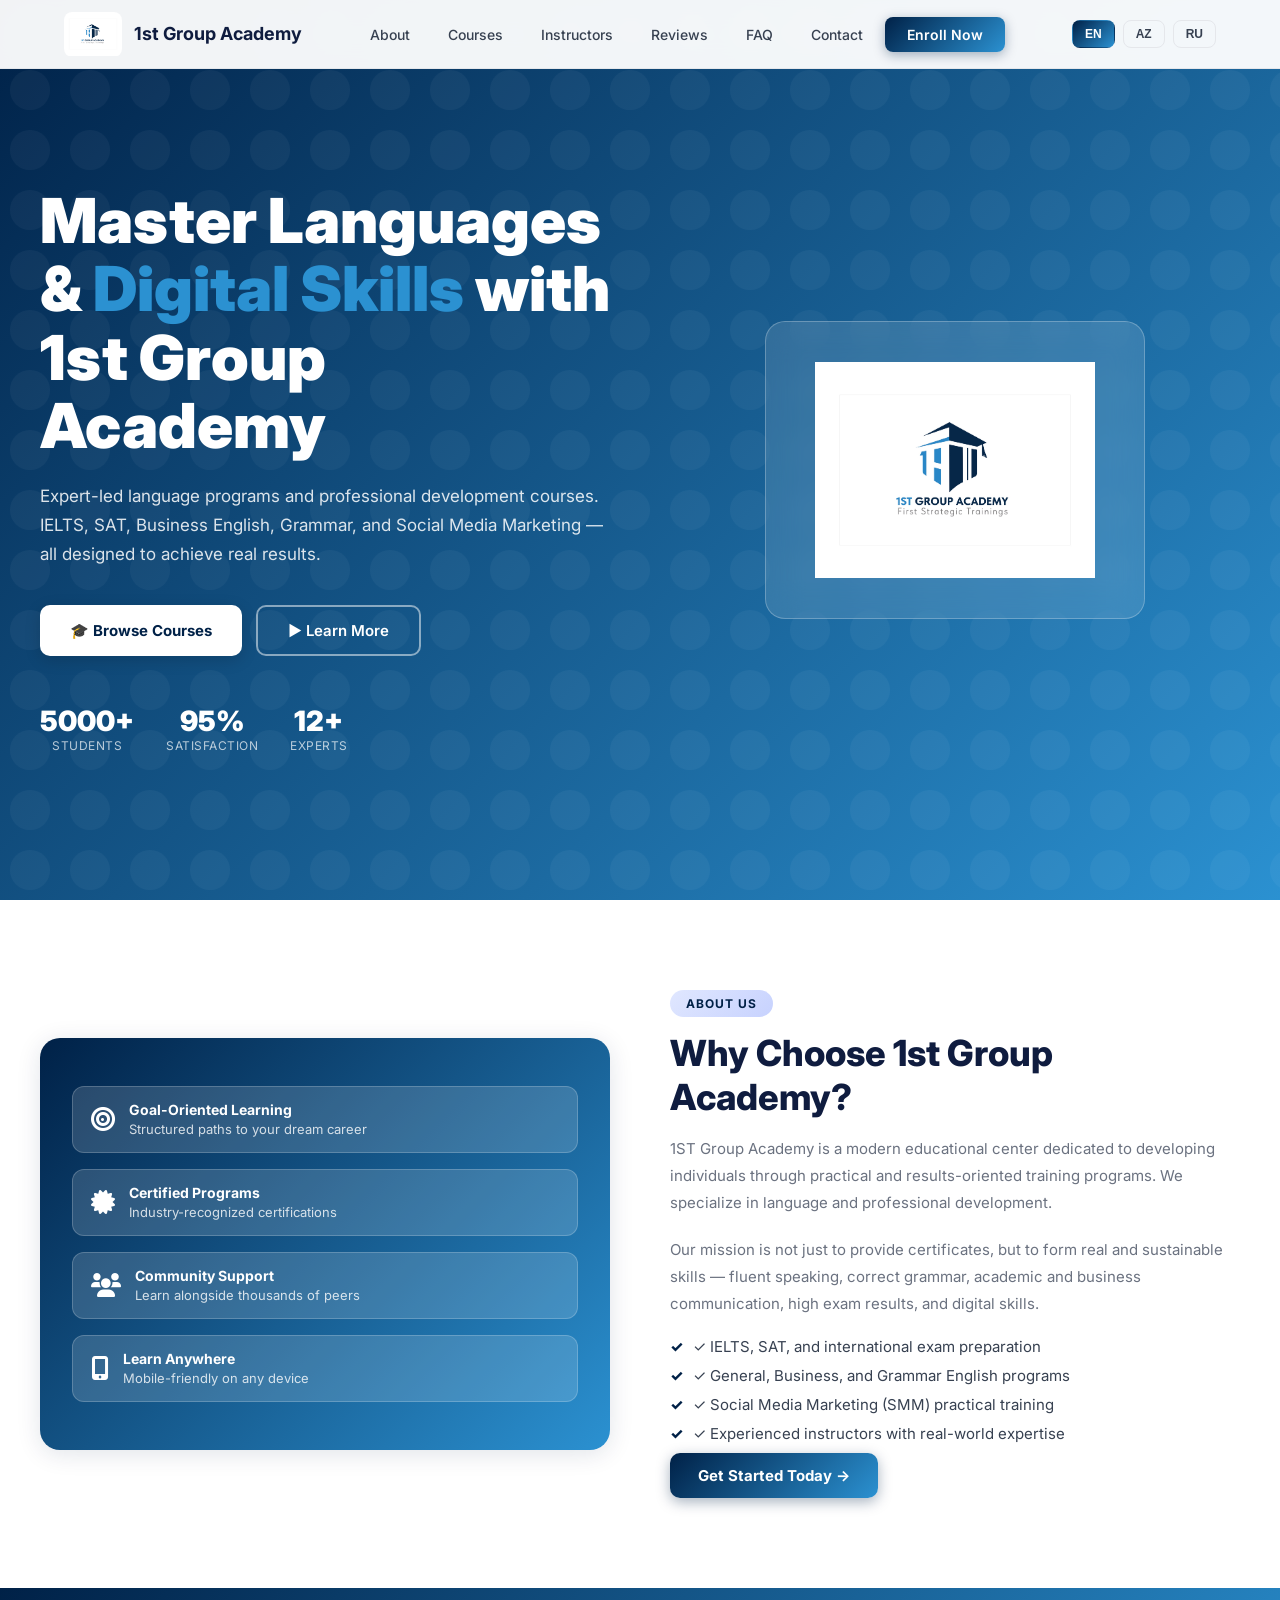
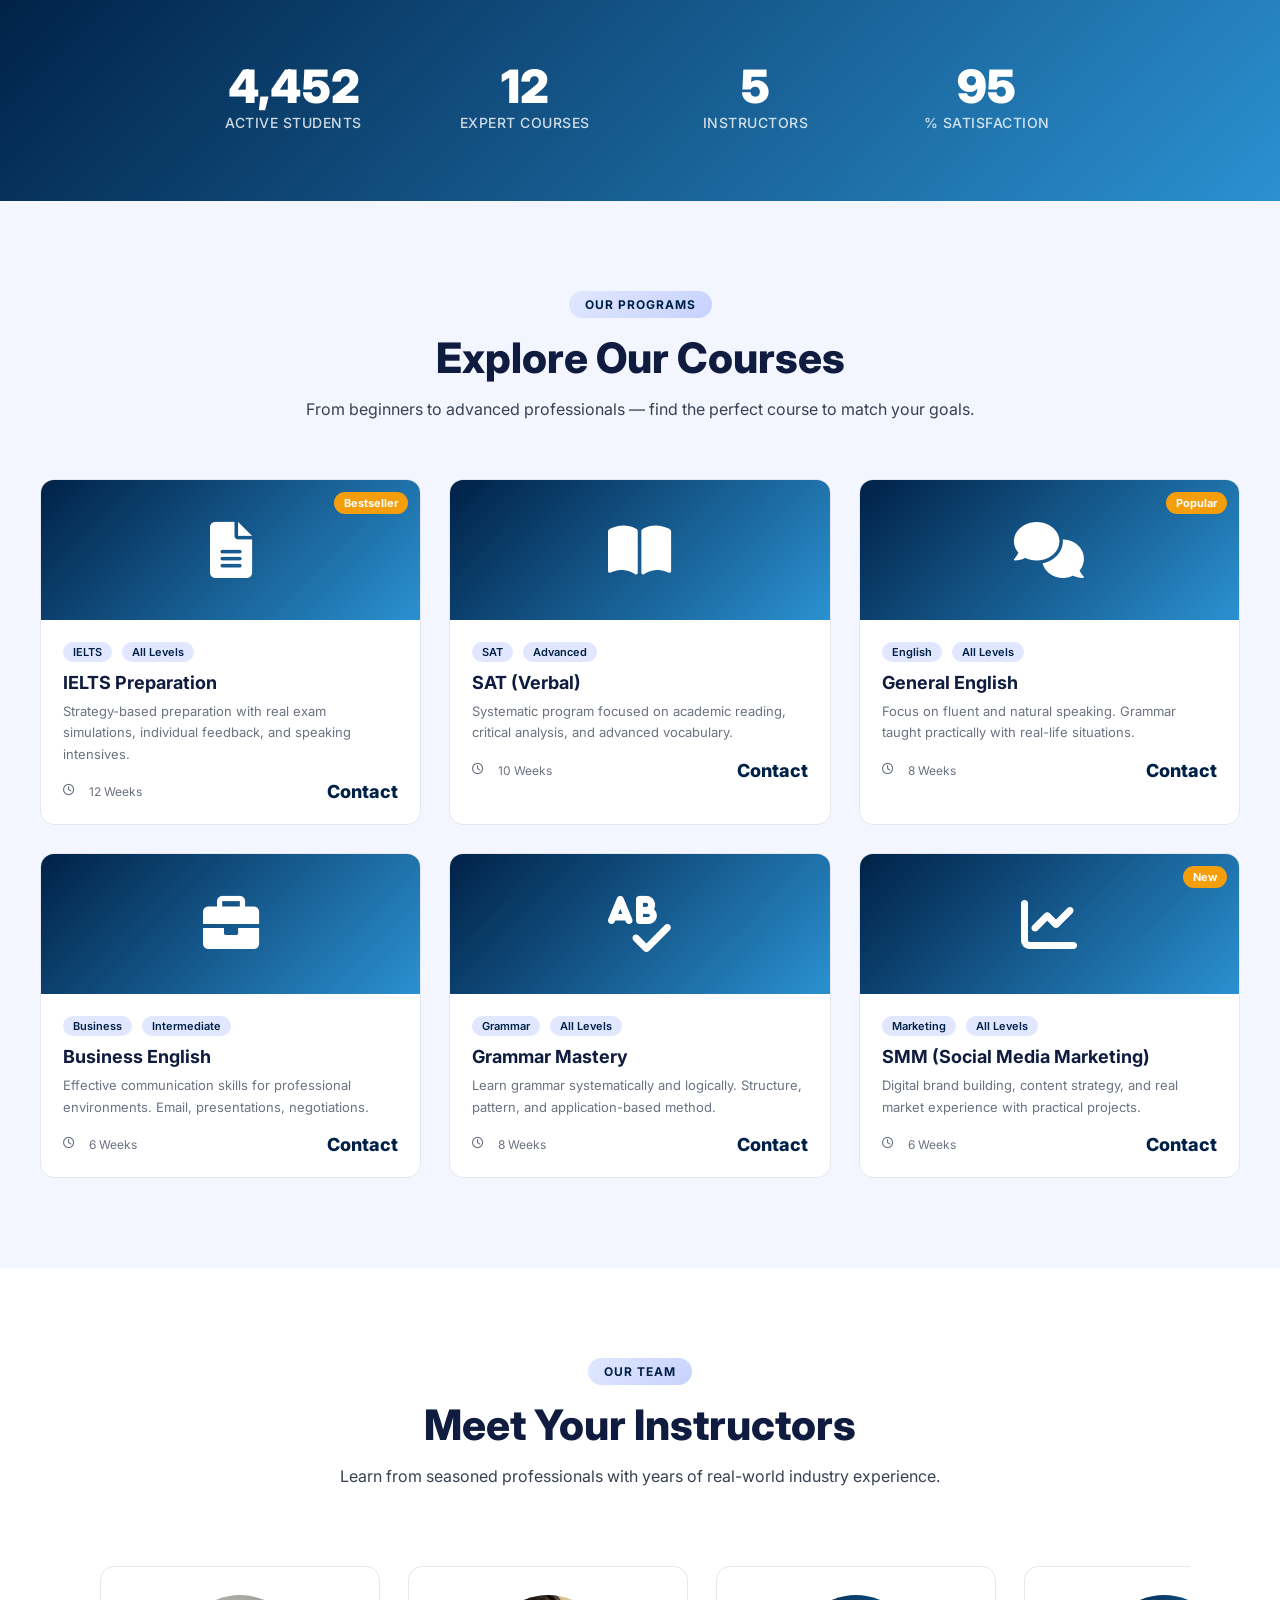
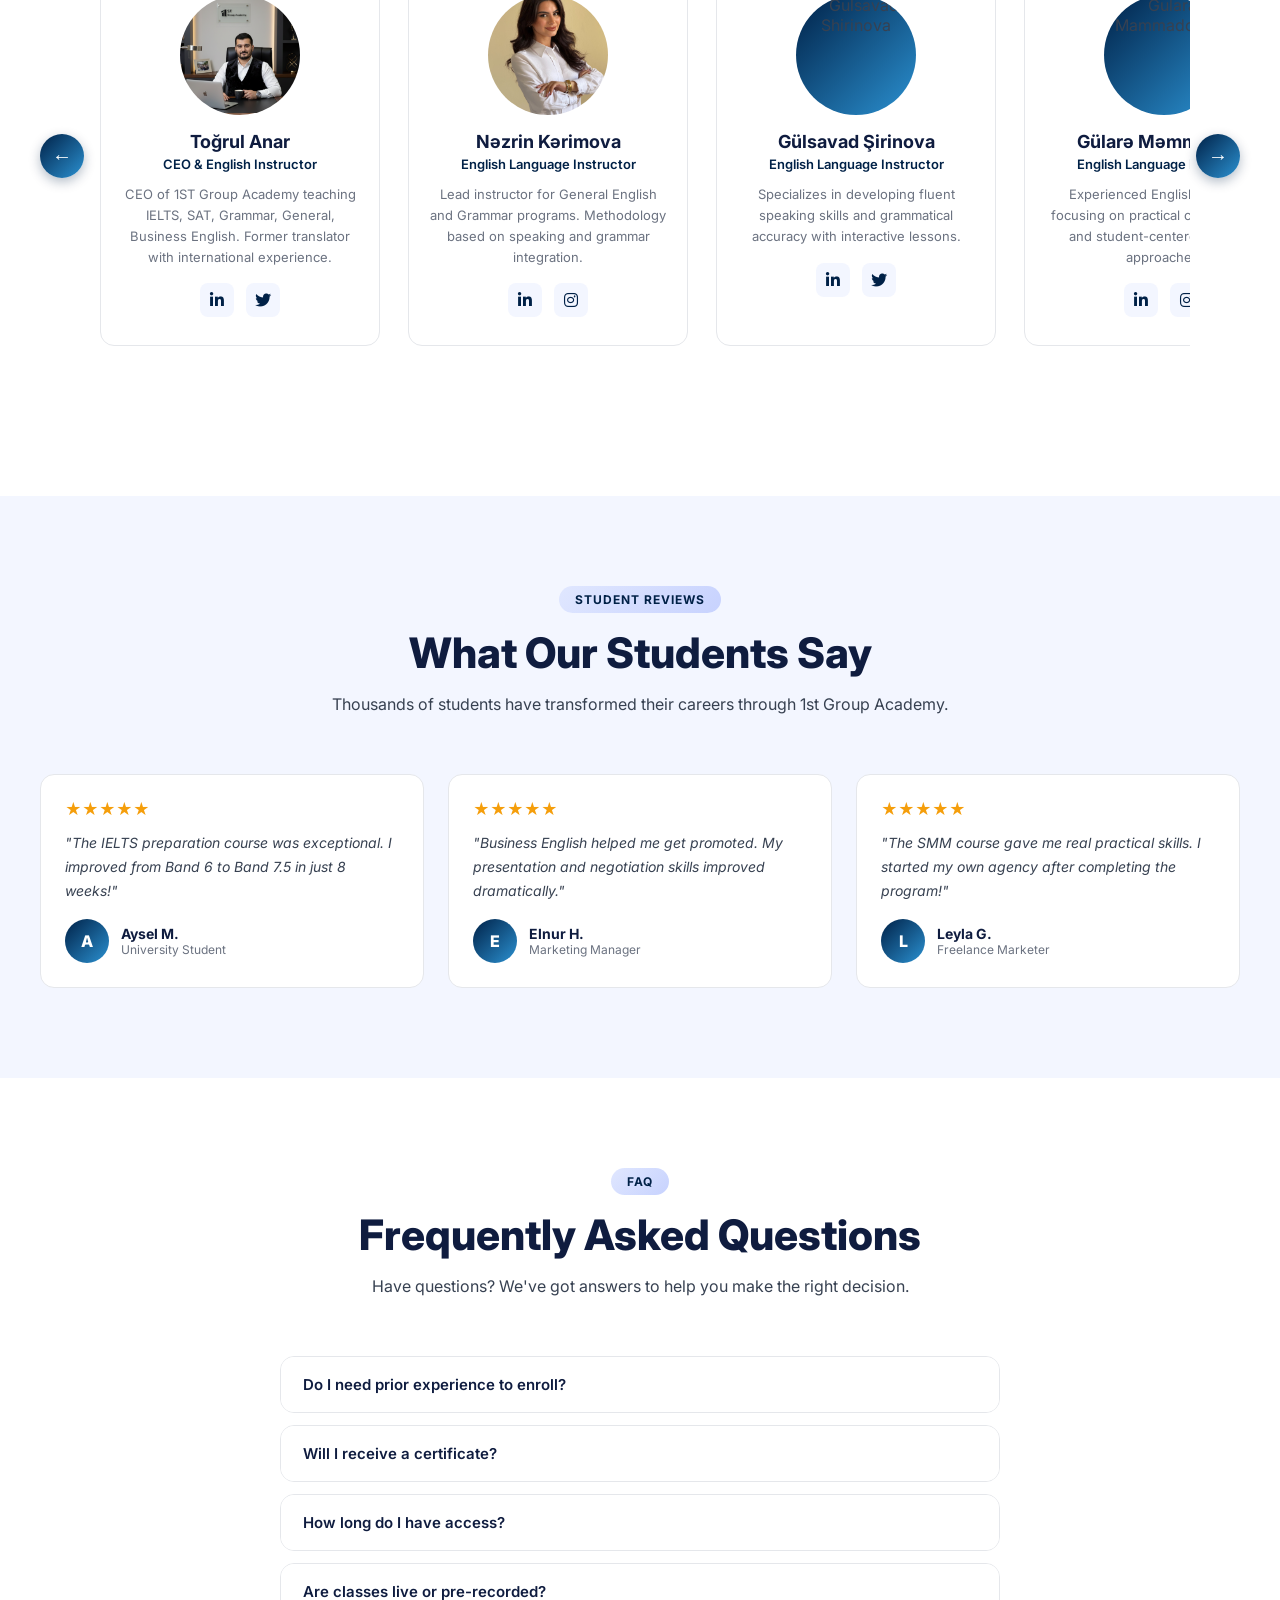
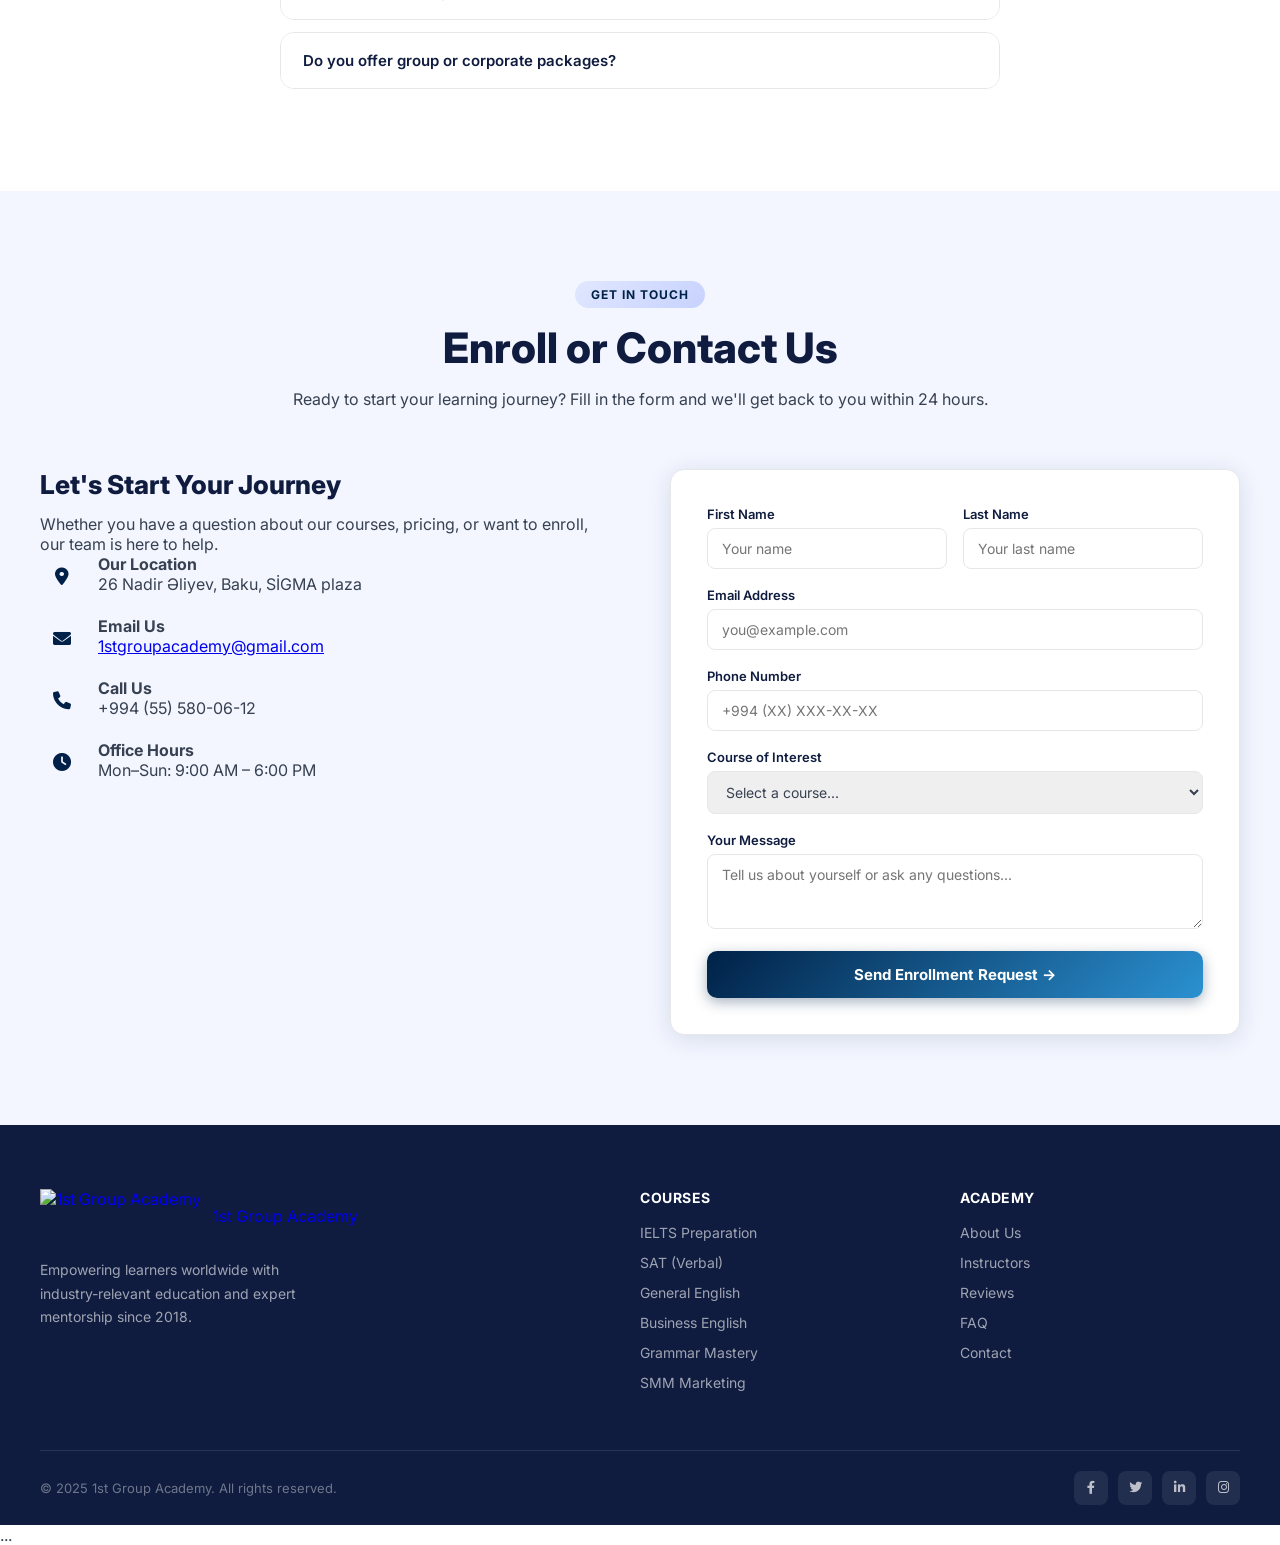
==== commit 88c1304a: "changed" ====
--- a/index.html
+++ b/index.html
@@ -425,7 +425,7 @@
           </div>
           <div class="info-item">
             <div class="info-icon"><i class="fas fa-envelope"></i></div>
-            <div><strong>Email Us</strong><br><span><a href="1stgroupacademy@gmail.com" class="__cf_email__" data-cfemail="56672522312439232637353732333b2f16313b373f3a7835393b">[email&#160;protected]</a></span></div>
+            <div><strong>Email Us</strong><br><span><a href="1stgroupacademy@gmail.com" class="__cf_email__" data-cfemail="56672522312439232637353732333b2f16313b373f3a7835393b">1stgroupacademy@gmail.com</a></span></div>
           </div>
           <div class="info-item">
             <div class="info-icon"><i class="fas fa-phone"></i></div>
@@ -529,7 +529,7 @@
     };
 
     try {
-        const response = await fetch("https://localhost:7130/api/contact/send", {
+        const response = await fetch("https://onestgroupapi.onrender.com/api/contact/send", {
             method: "POST",
             headers: {
                 "Content-Type": "application/json"
@@ -542,10 +542,8 @@
         if (response.ok) {
             console.log("Success:", result);
 
-           
             document.getElementById("successMsg").style.display = "block";
 
-            
             document.getElementById("fname").value = "";
             document.getElementById("lname").value = "";
             document.getElementById("email").value = "";
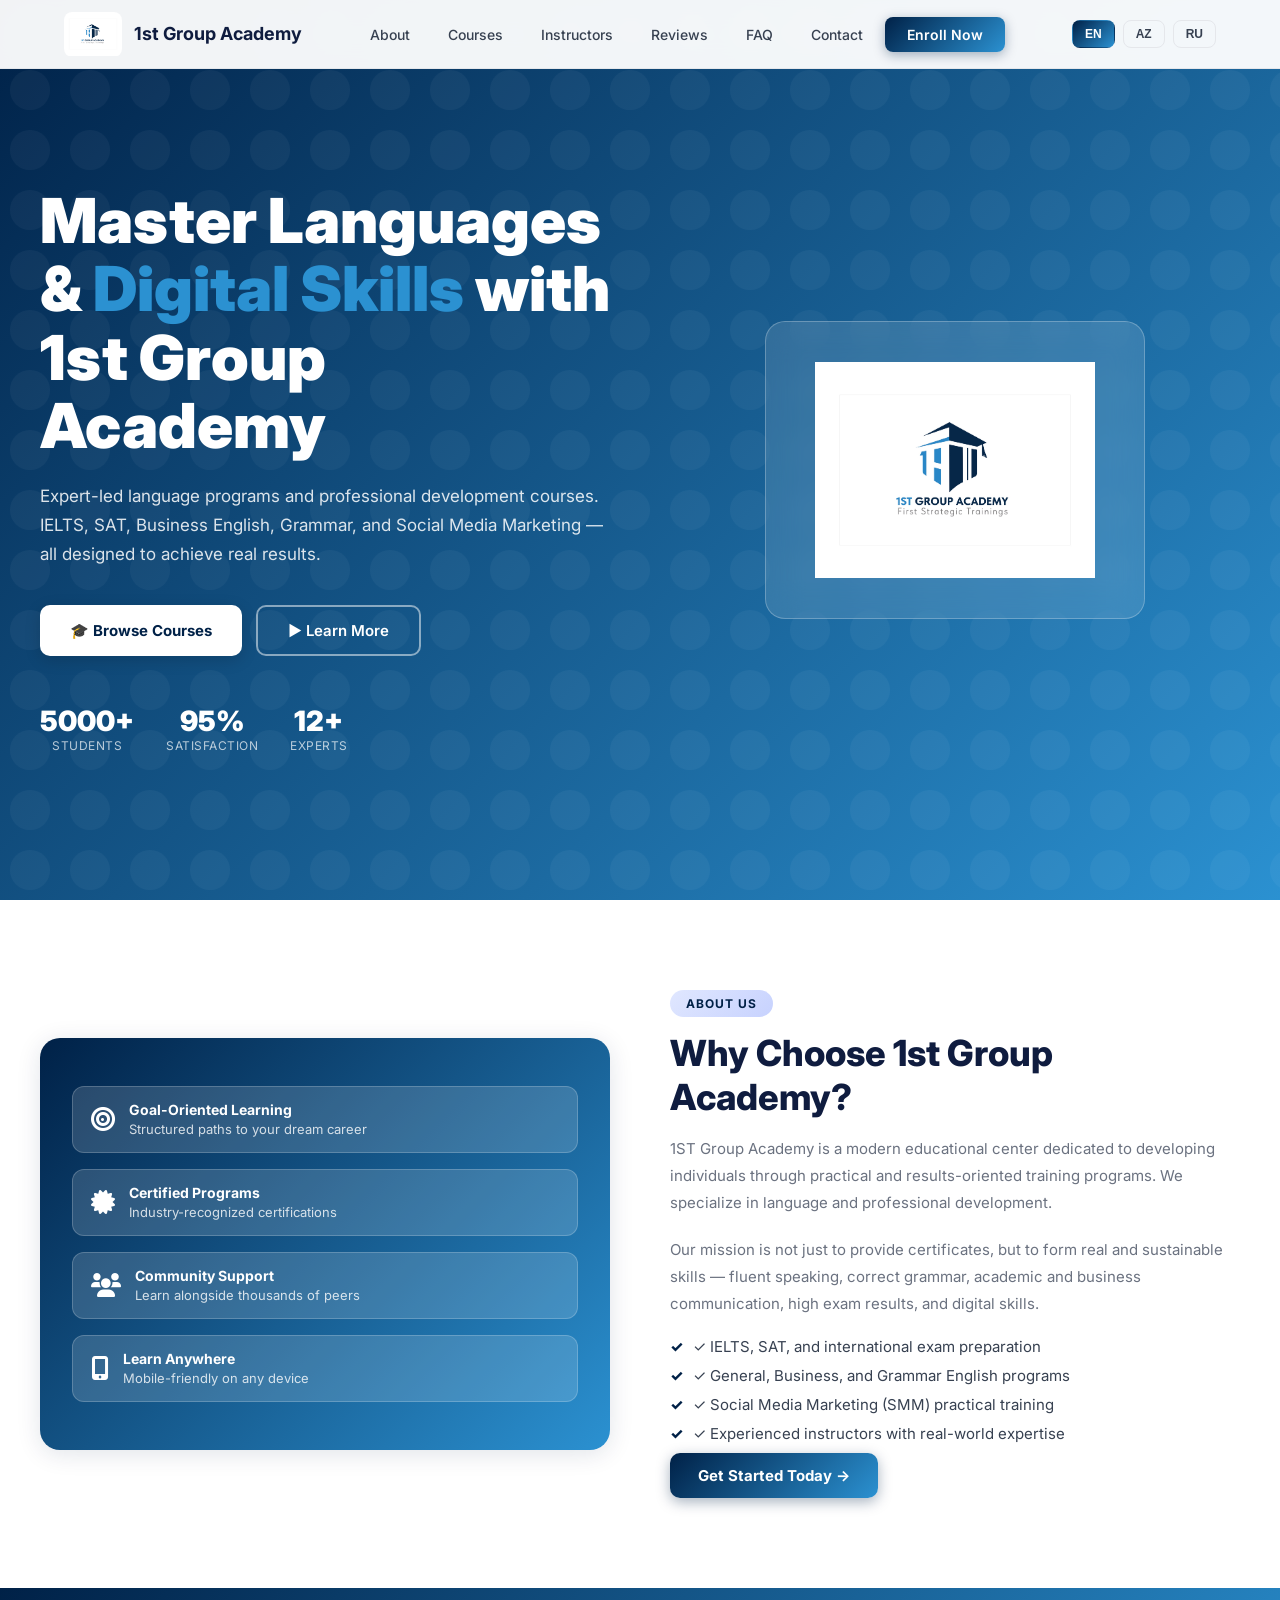
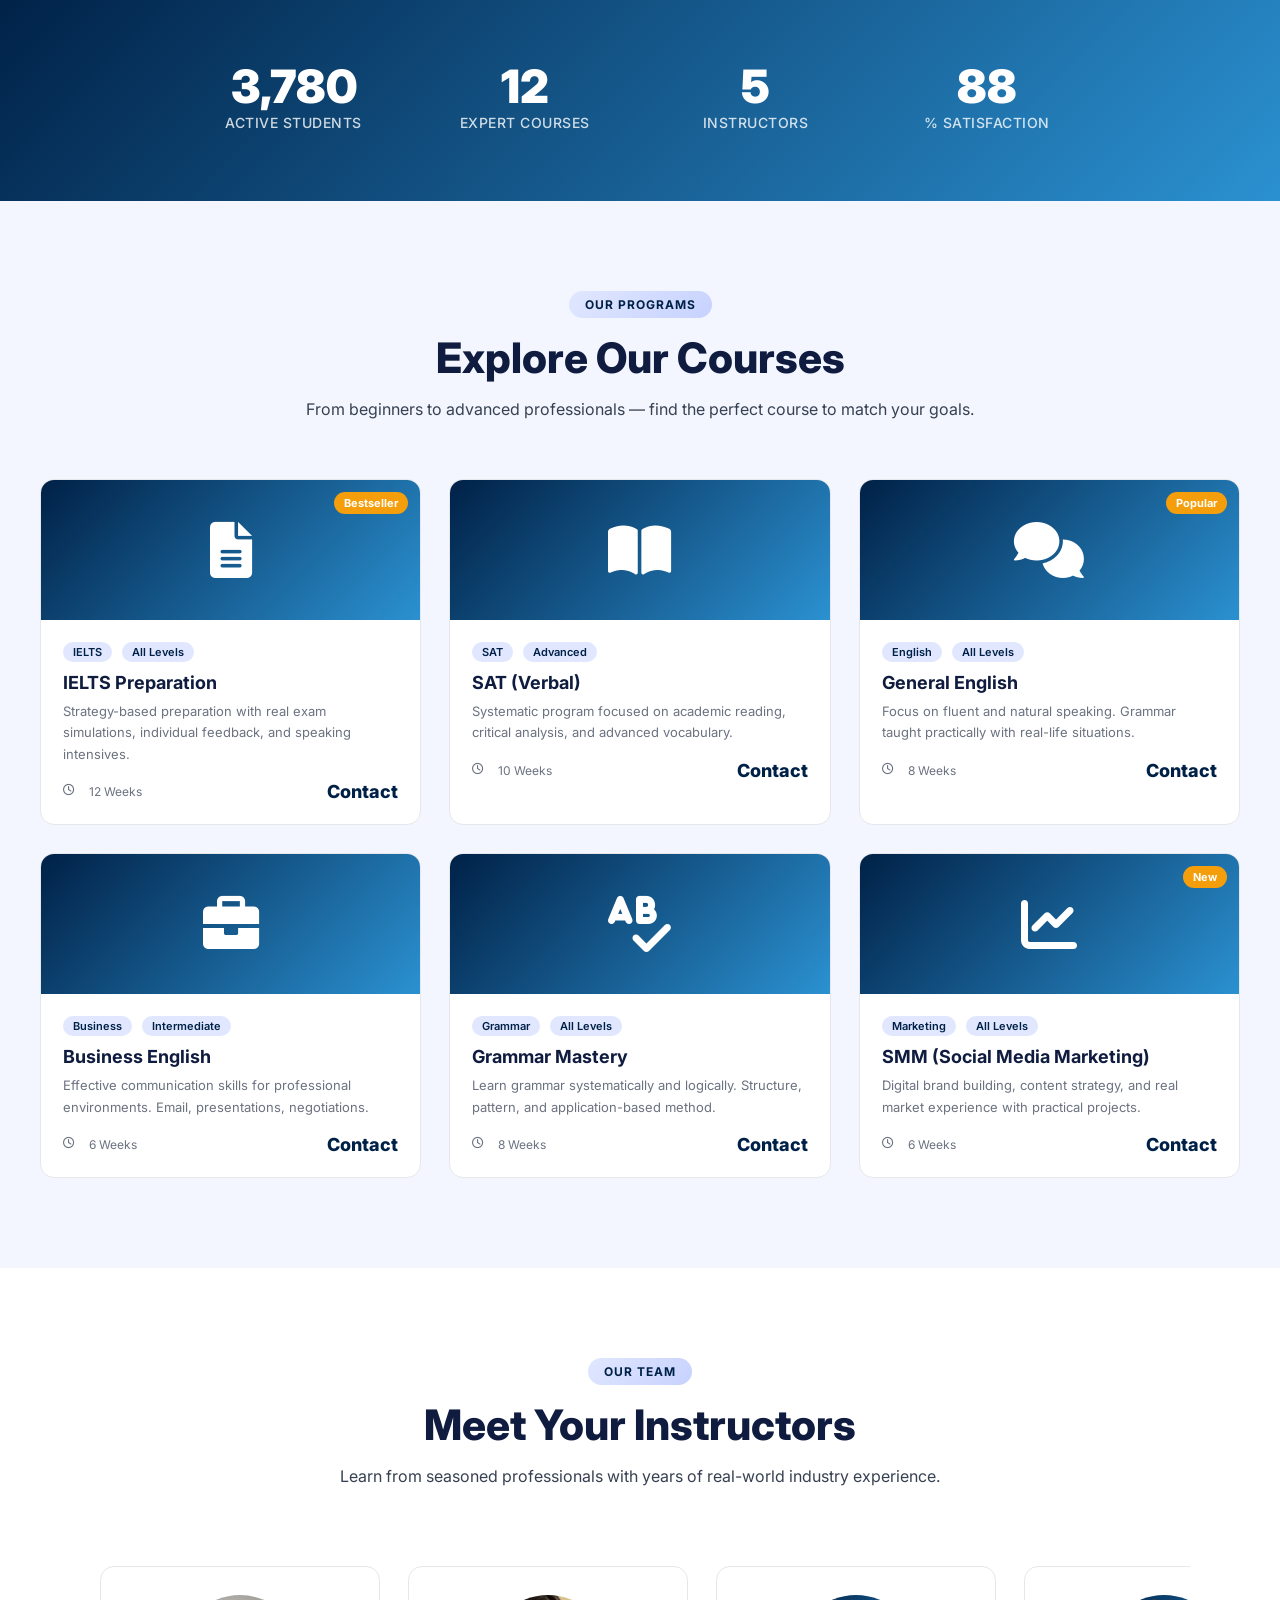
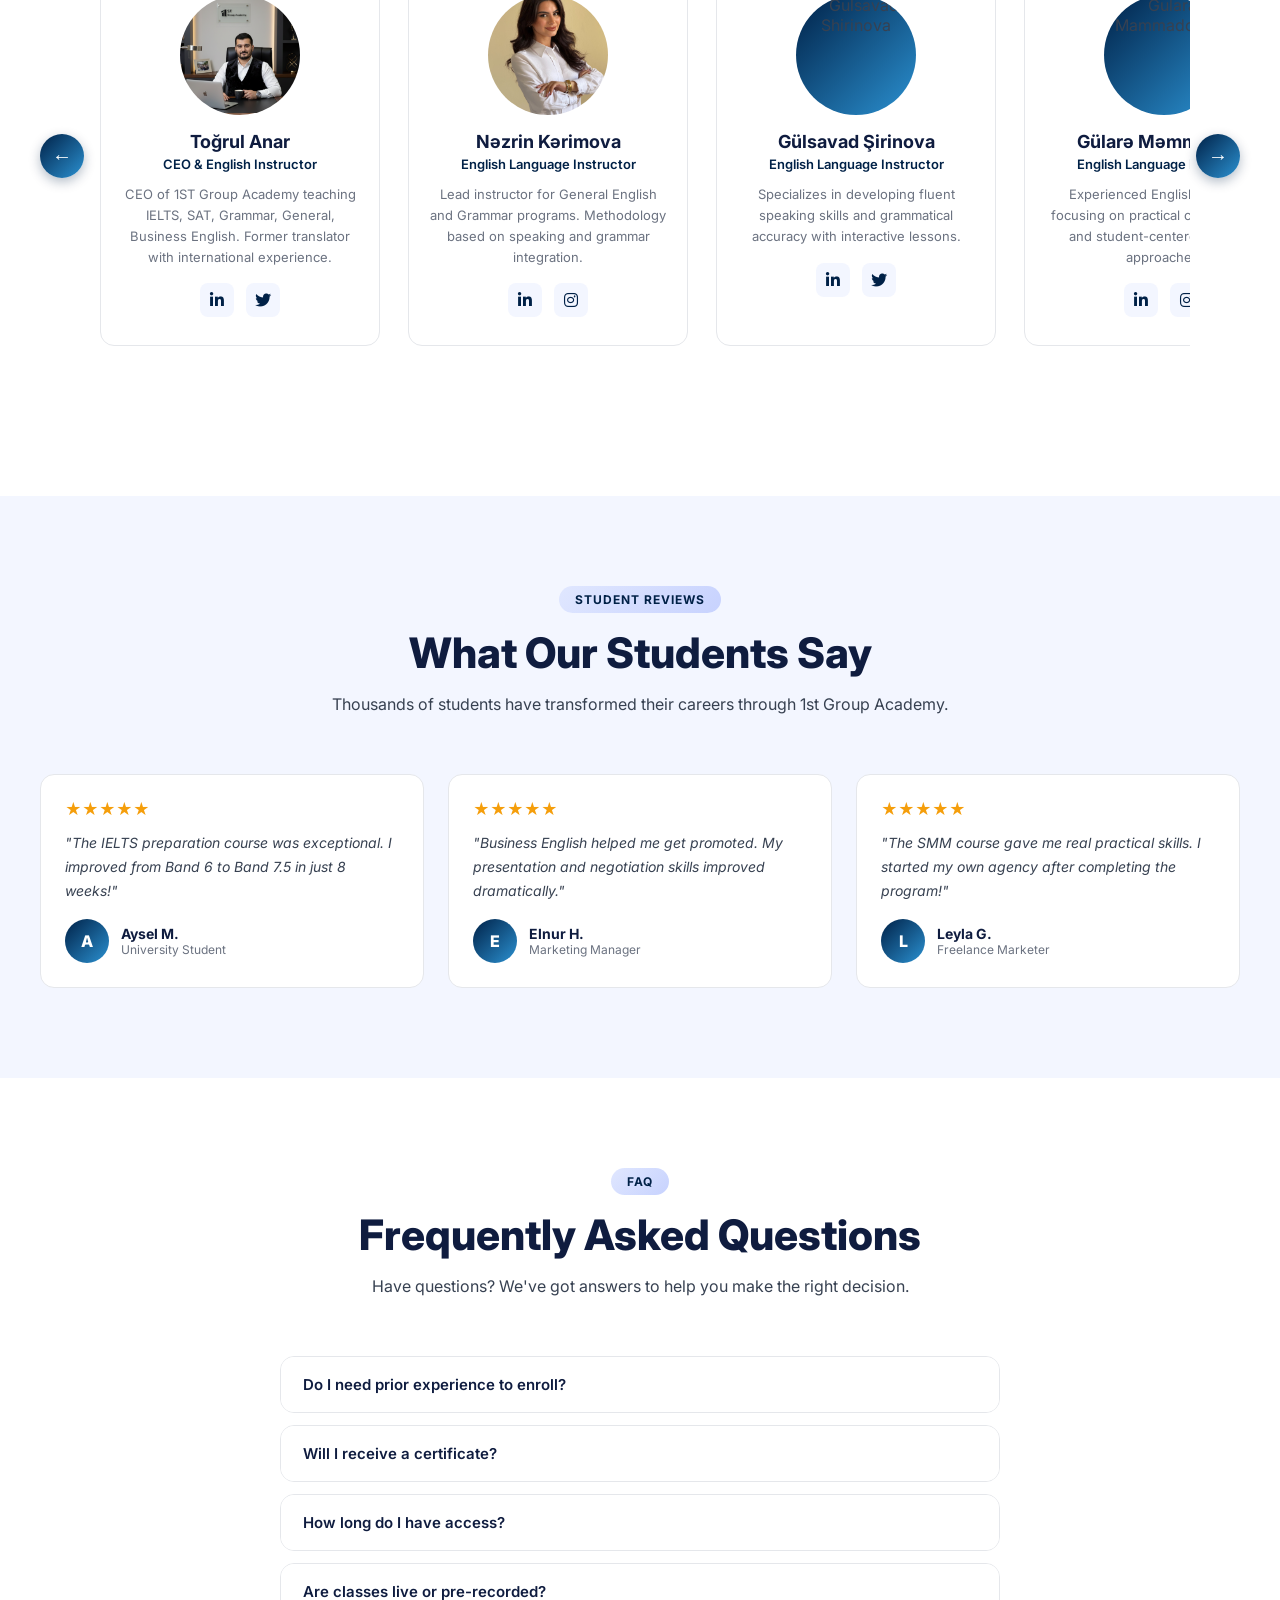
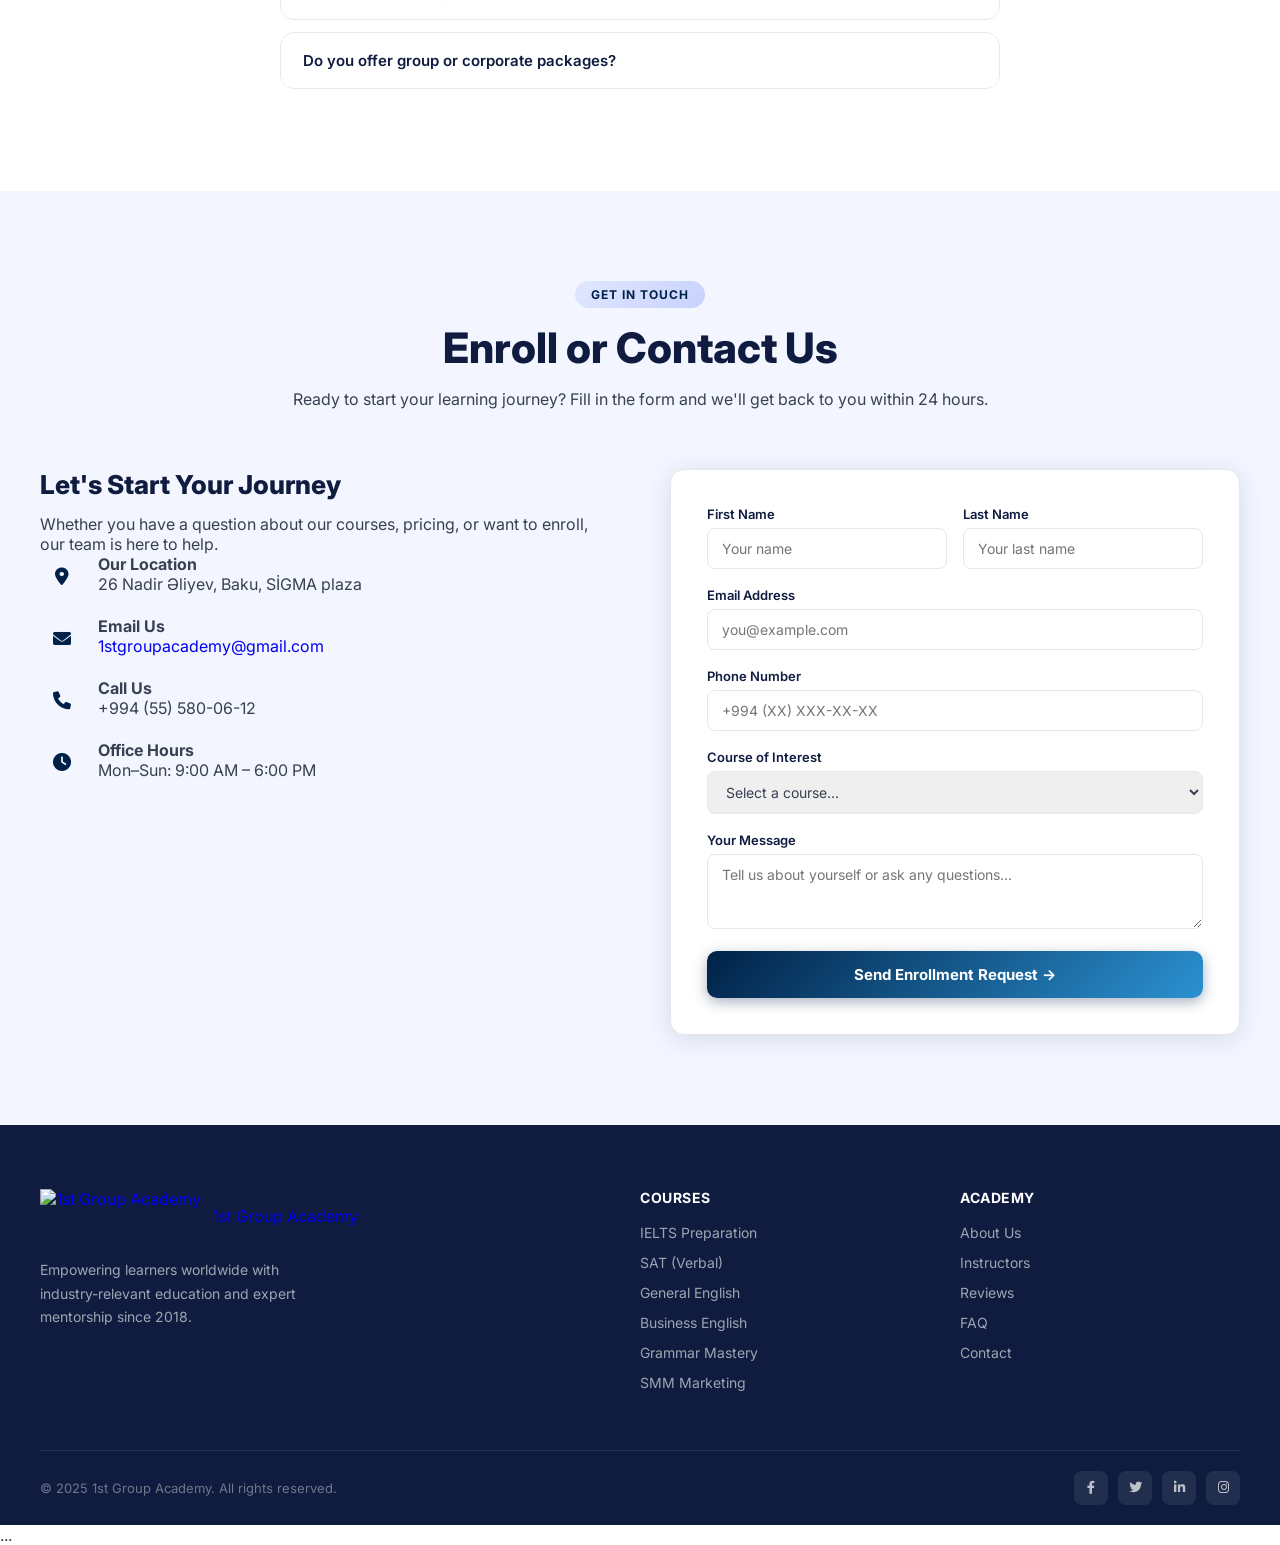
==== commit a04c7f66: "added" ====
--- a/index.html
+++ b/index.html
@@ -425,7 +425,7 @@
           </div>
           <div class="info-item">
             <div class="info-icon"><i class="fas fa-envelope"></i></div>
-            <div><strong>Email Us</strong><br><span><a href="1stgroupacademy@gmail.com" class="__cf_email__" data-cfemail="56672522312439232637353732333b2f16313b373f3a7835393b">1stgroupacademy@gmail.com</a></span></div>
+            <div><strong>Email Us</strong><br><span><a href="mailto:1stgroupacademy@gmail.com" >1stgroupacademy@gmail.com</a></span></div>
           </div>
           <div class="info-item">
             <div class="info-icon"><i class="fas fa-phone"></i></div>
--- a/css/style.css
+++ b/css/style.css
@@ -840,6 +840,13 @@
   flex-shrink: 0;
   color: var(--primary);
 }
+.info-item span a {
+  text-decoration: none;
+}
+.info-item span  {
+  text-decoration: none;
+ 
+}
 
 .info-text strong {
   display: block;
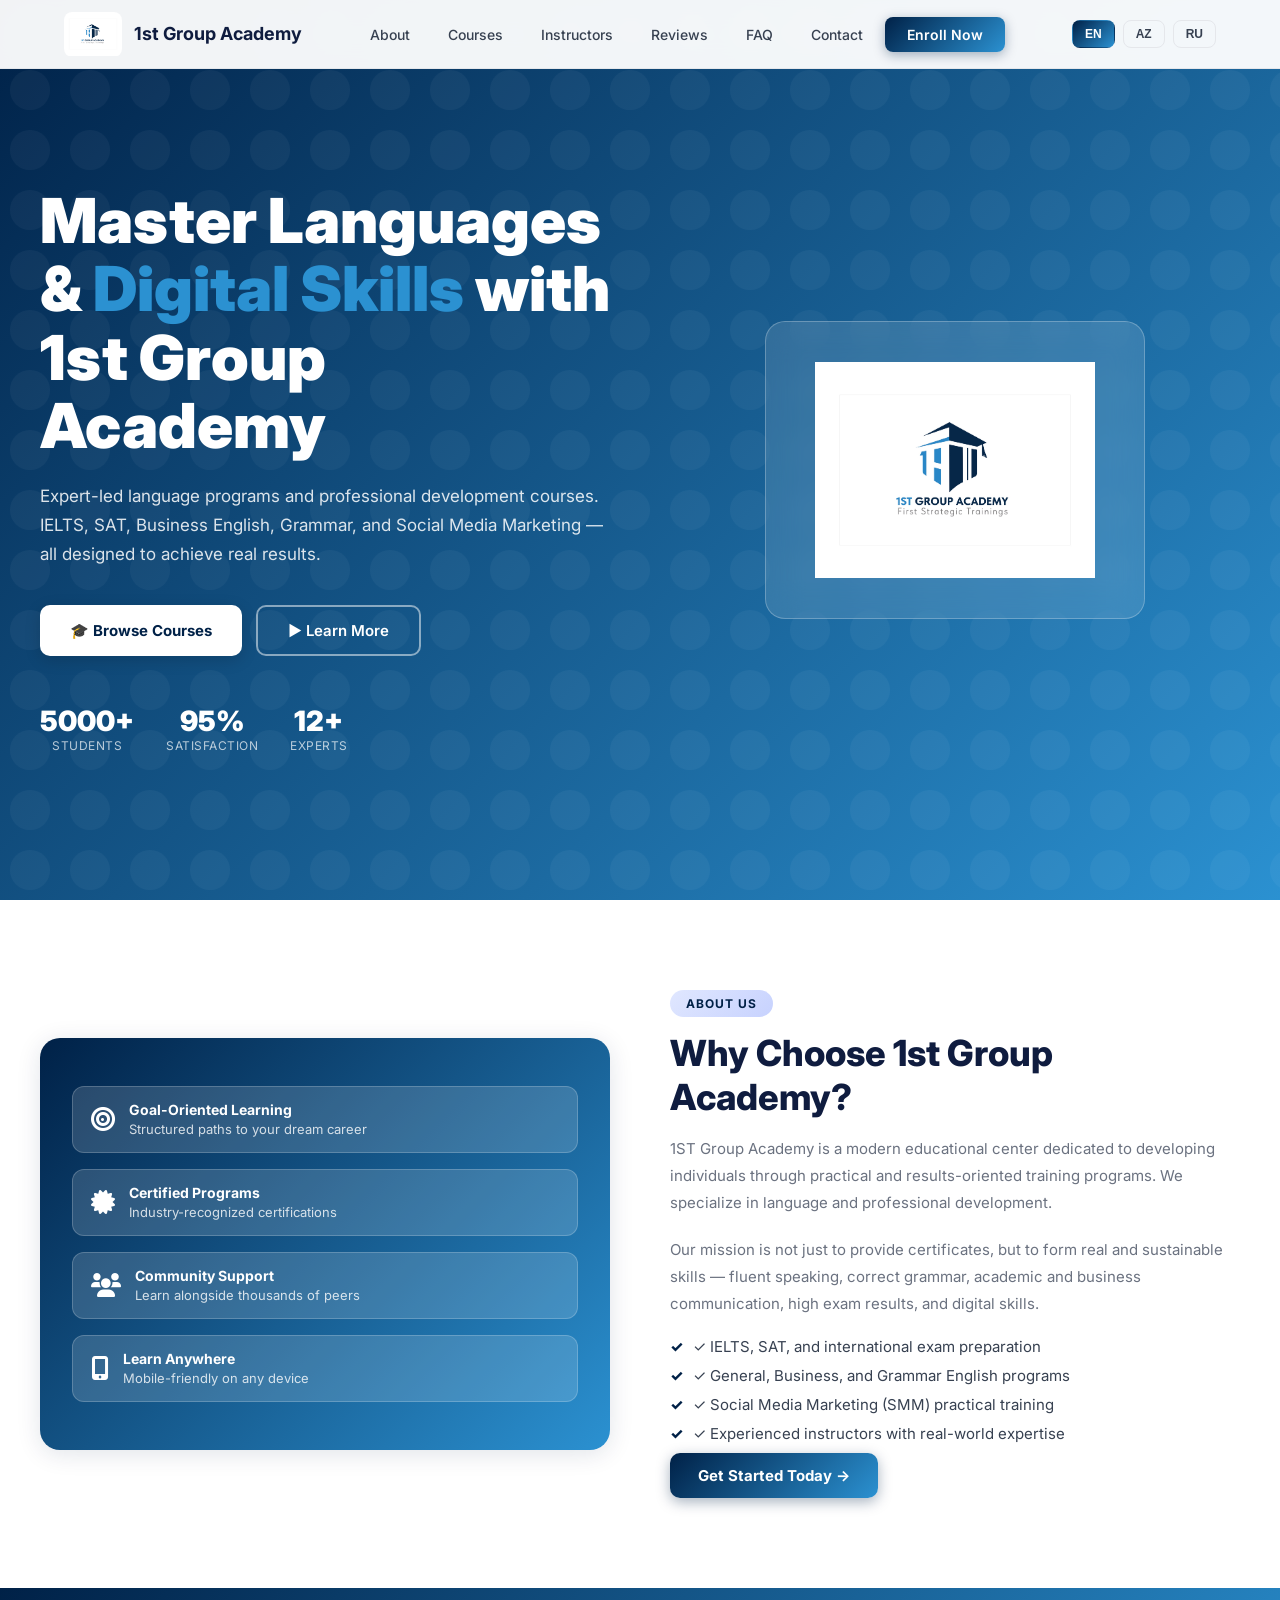
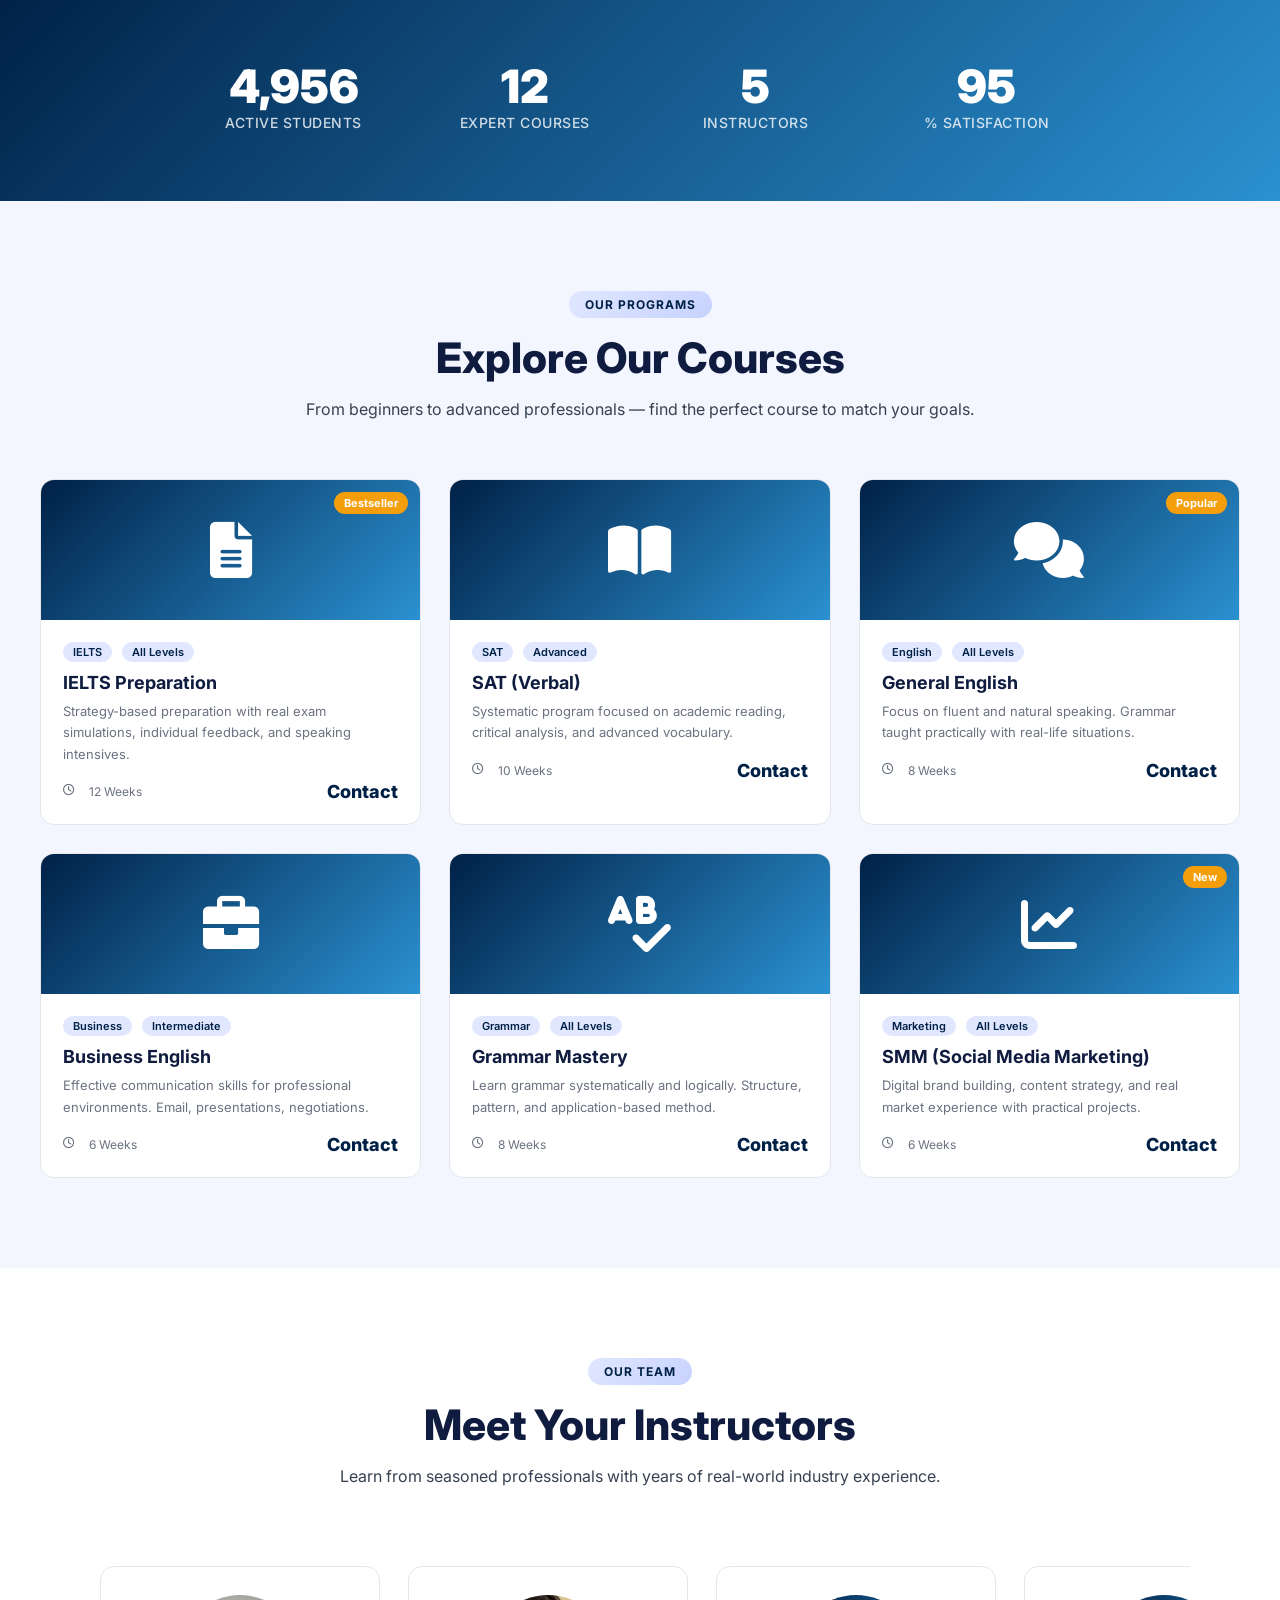
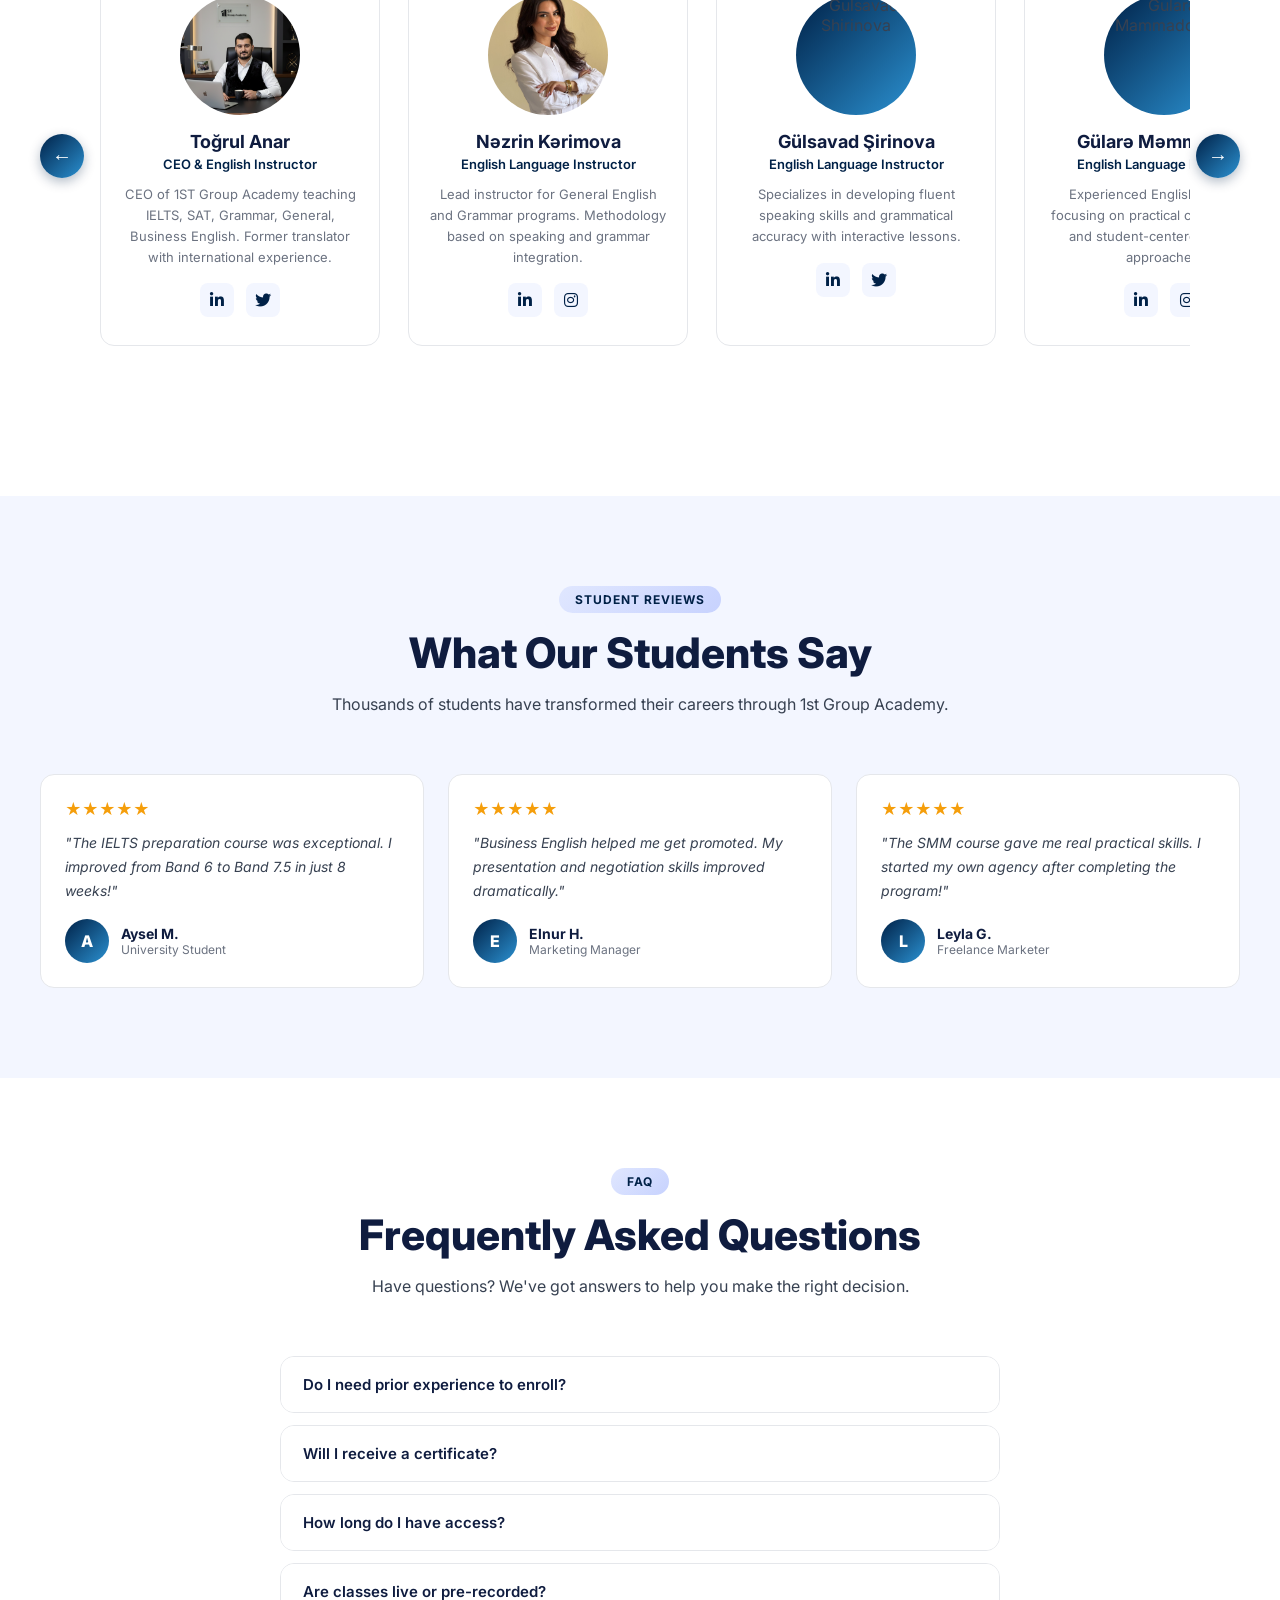
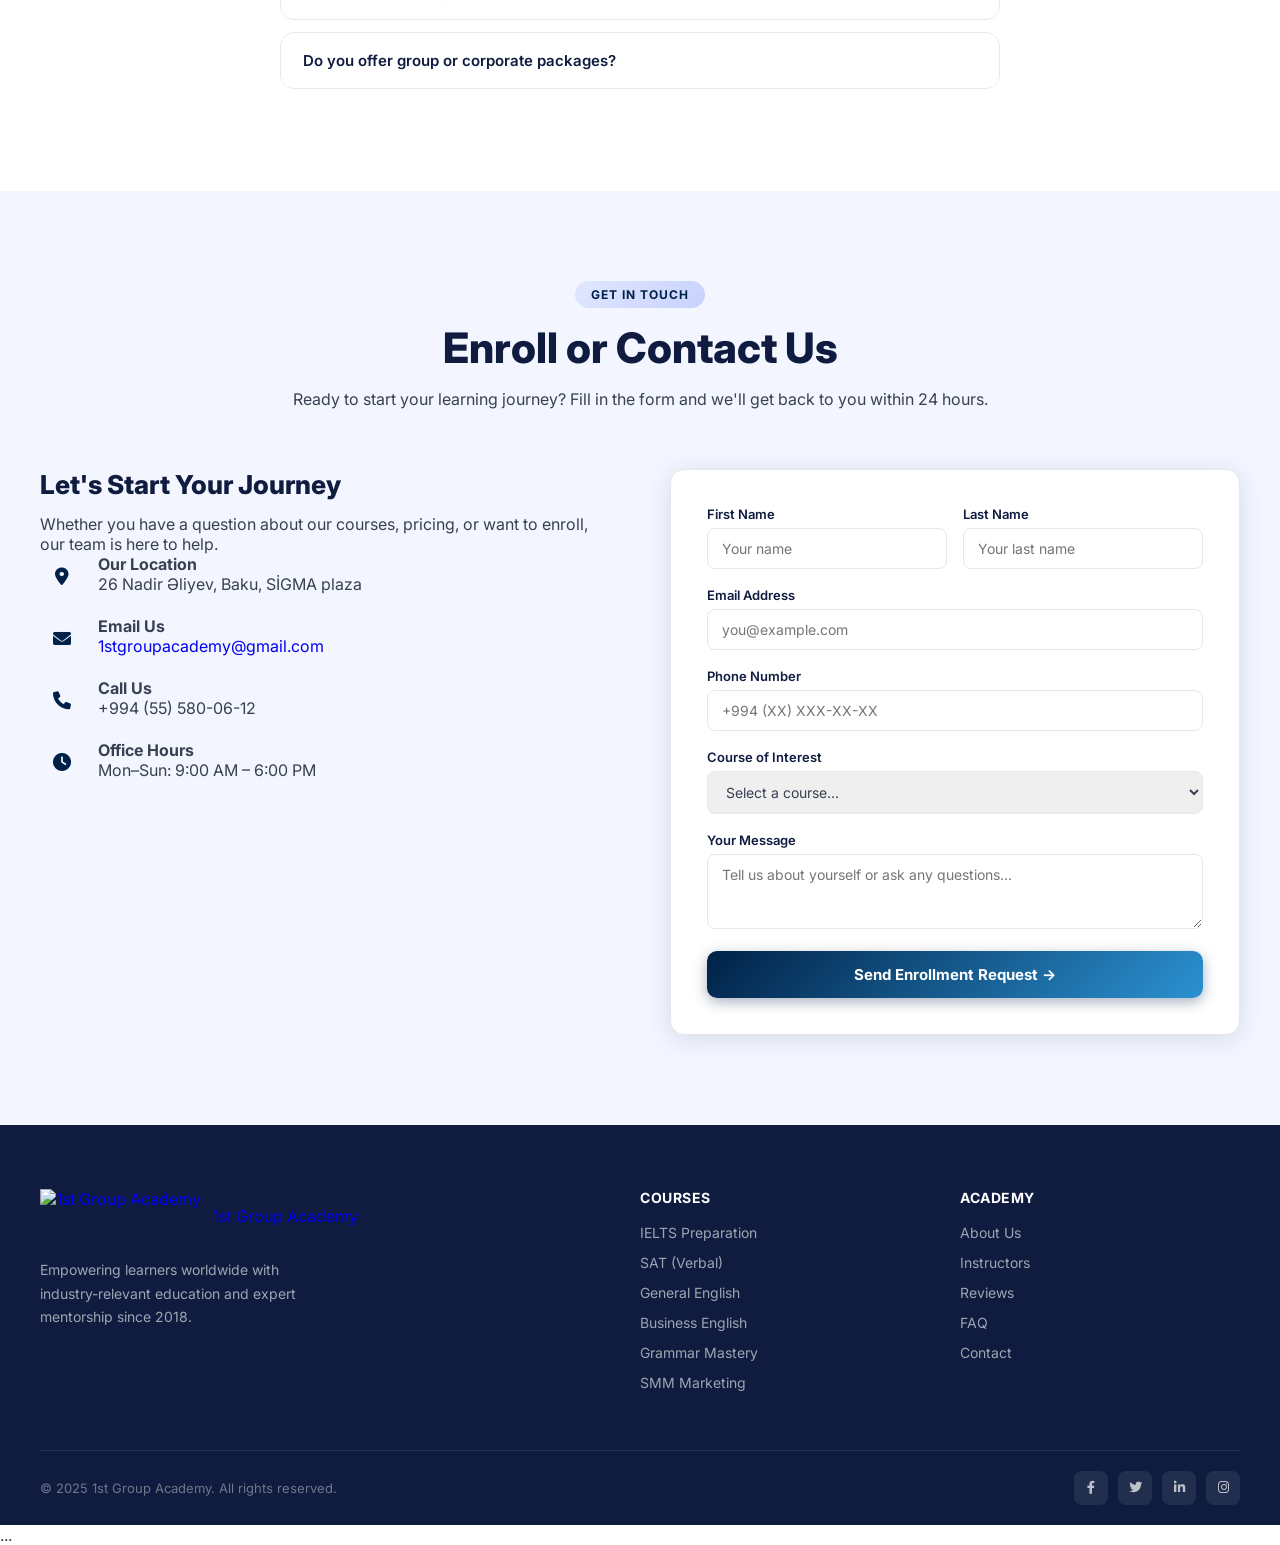
==== commit d31fd01b: "added" ====
--- a/index.html
+++ b/index.html
@@ -515,7 +515,8 @@
 <section>
    ...
 </section>
-
+<script src="js/translations.js"></script>
+<script src="js/script.js"></script>
 <script>
 async function submitForm() {
 
@@ -563,6 +564,5 @@
 }
 </script>
 </body>
-</body>
 
 </html>
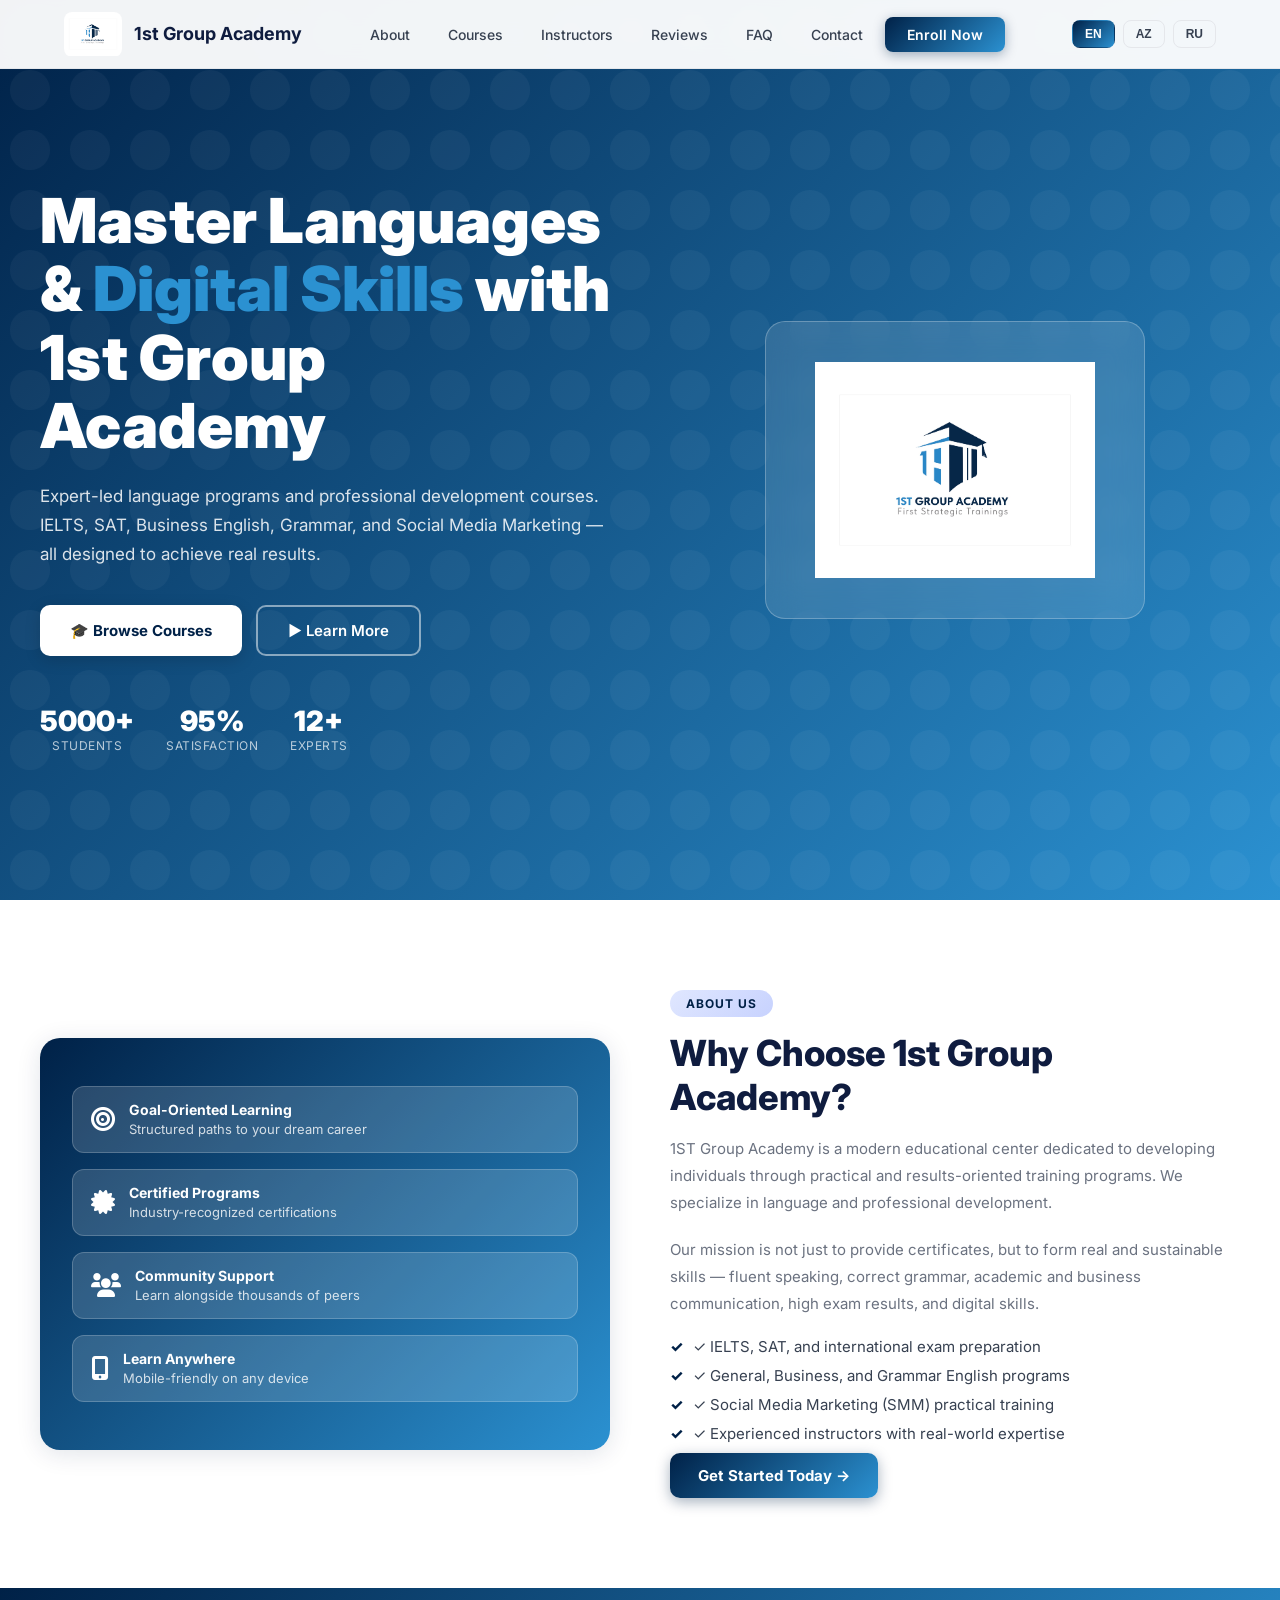
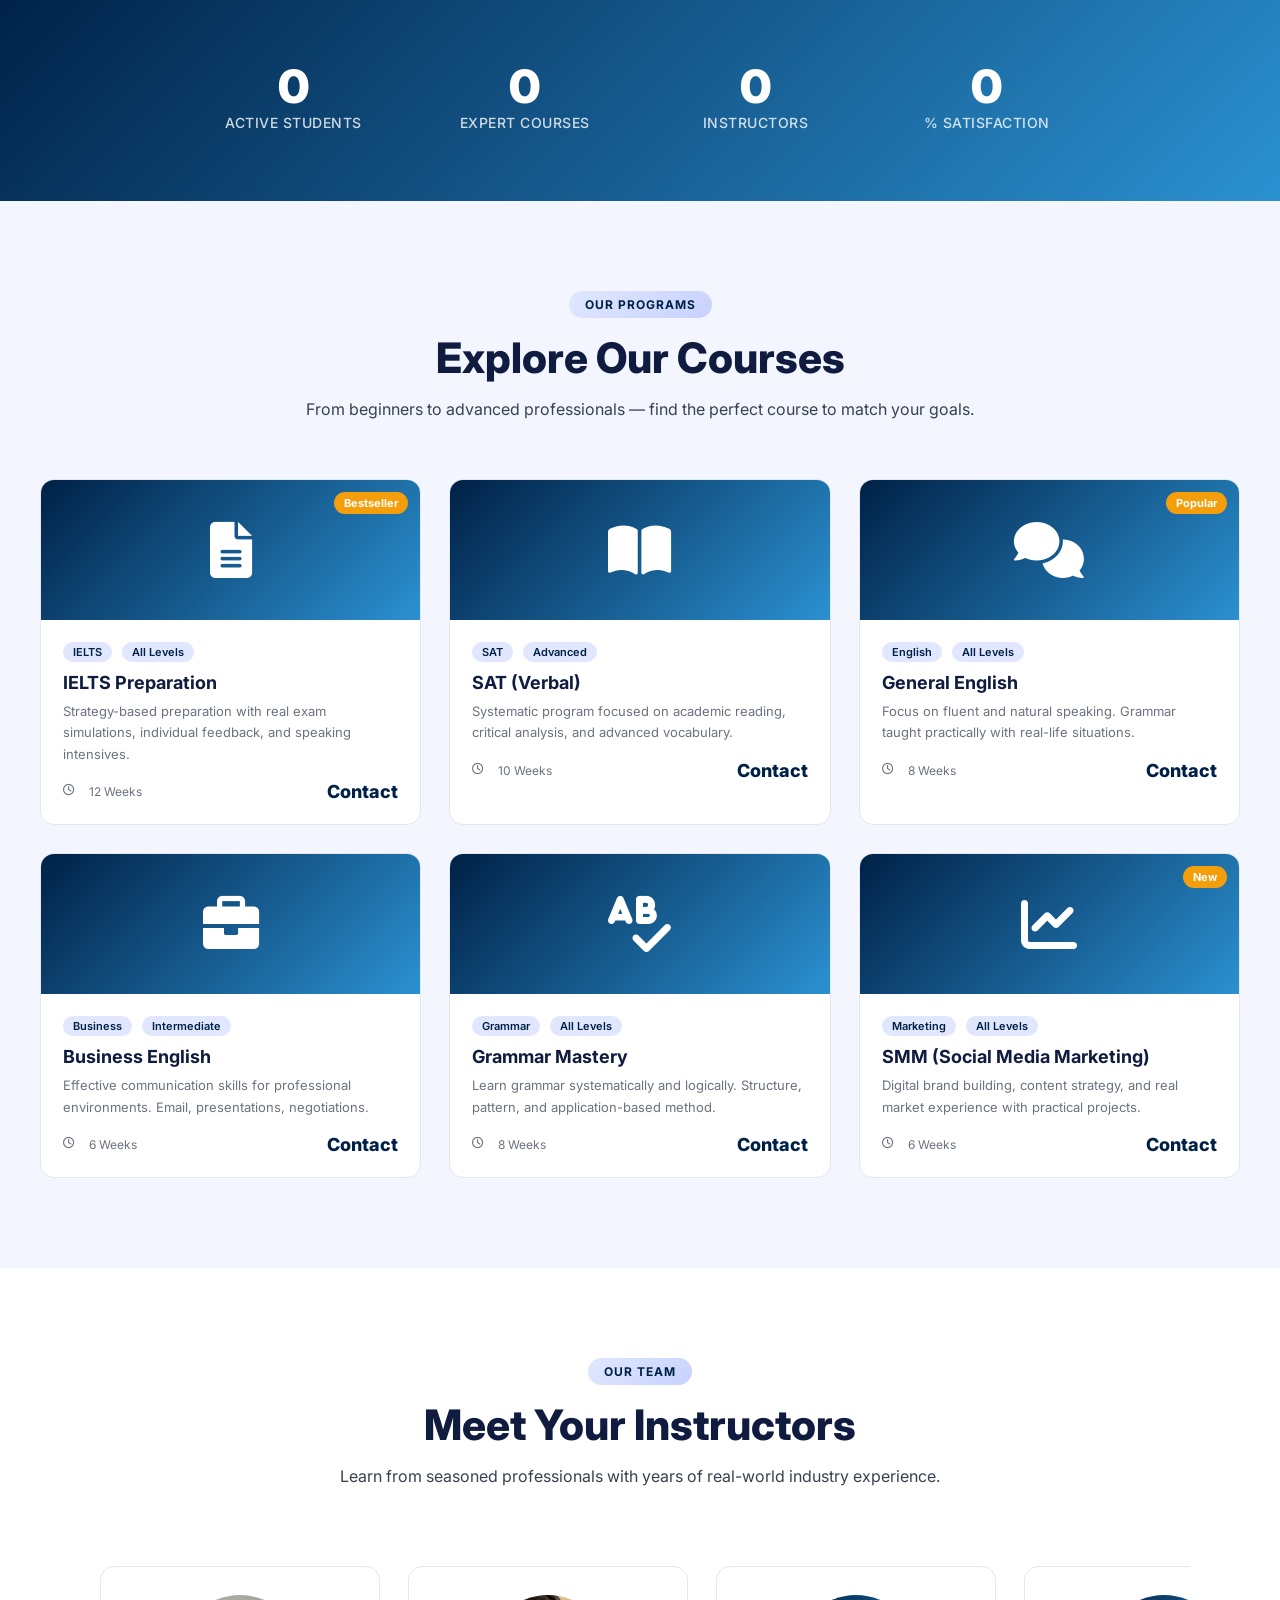
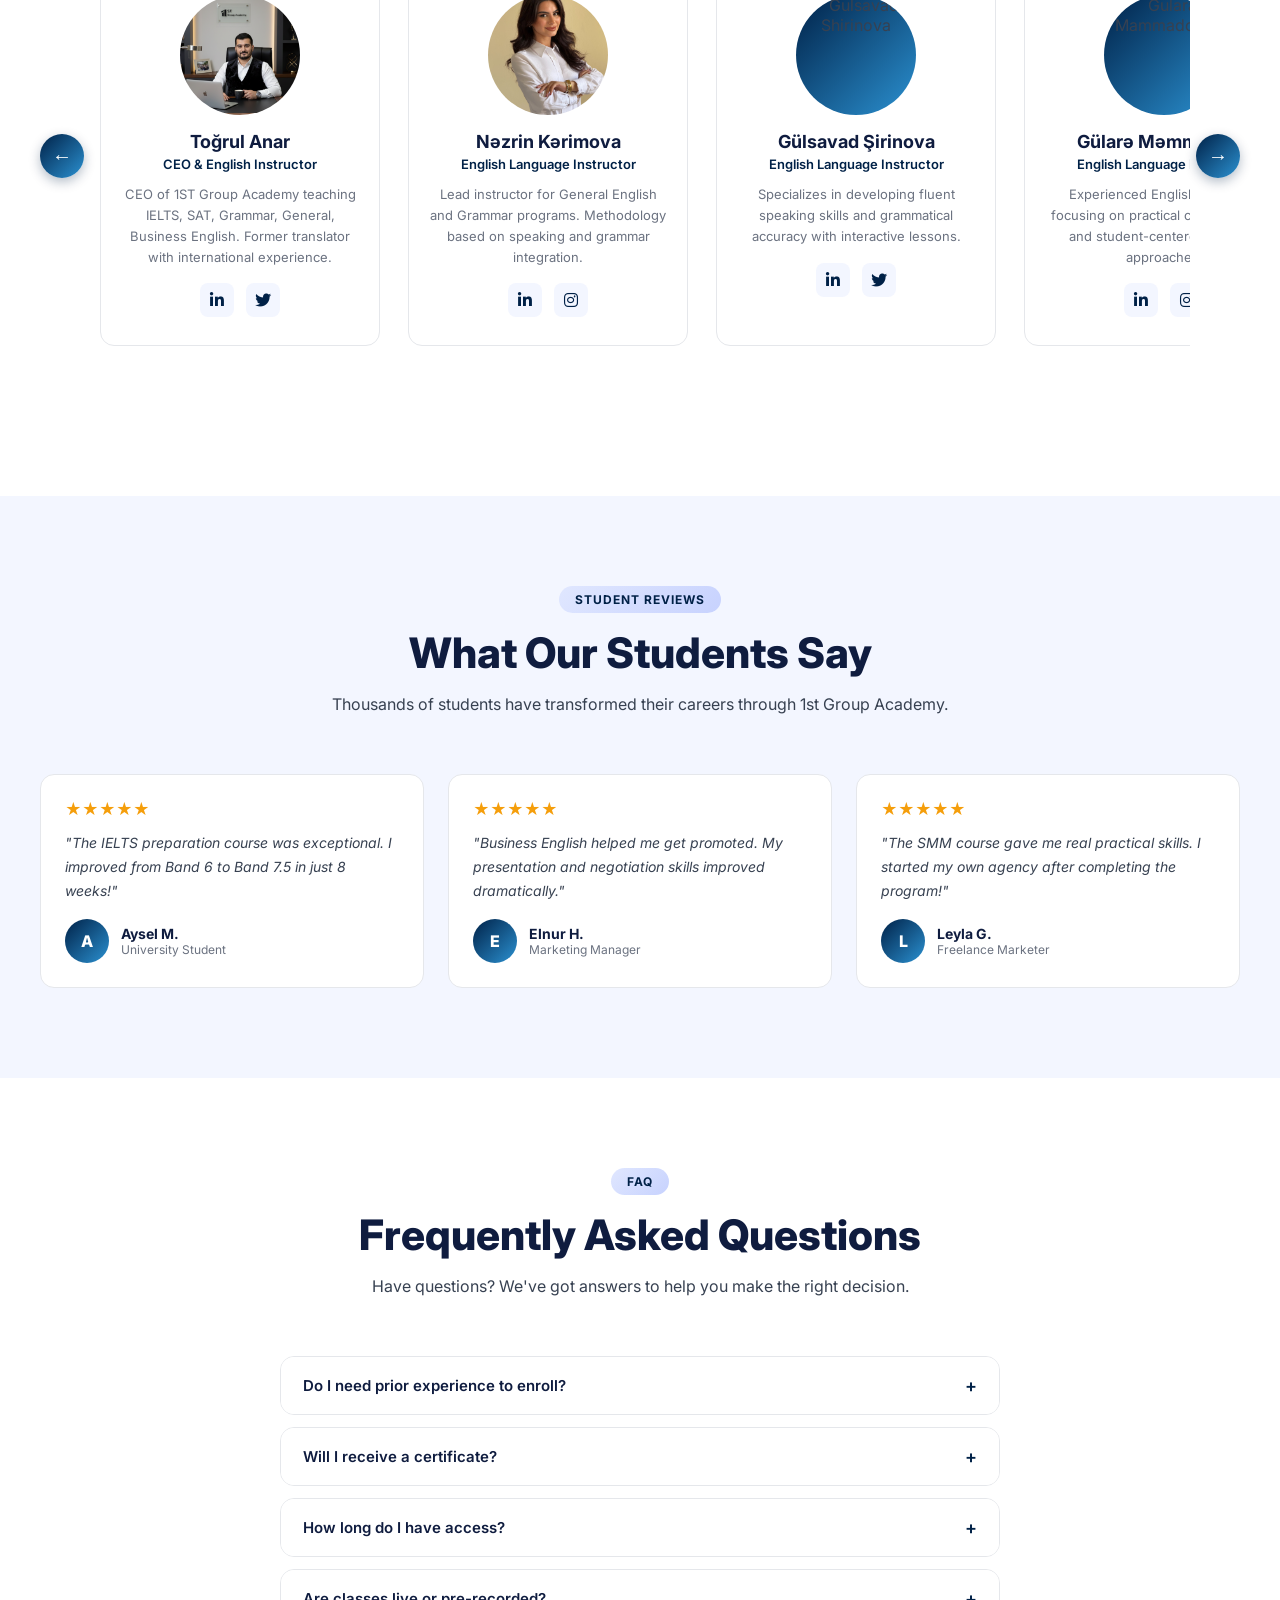
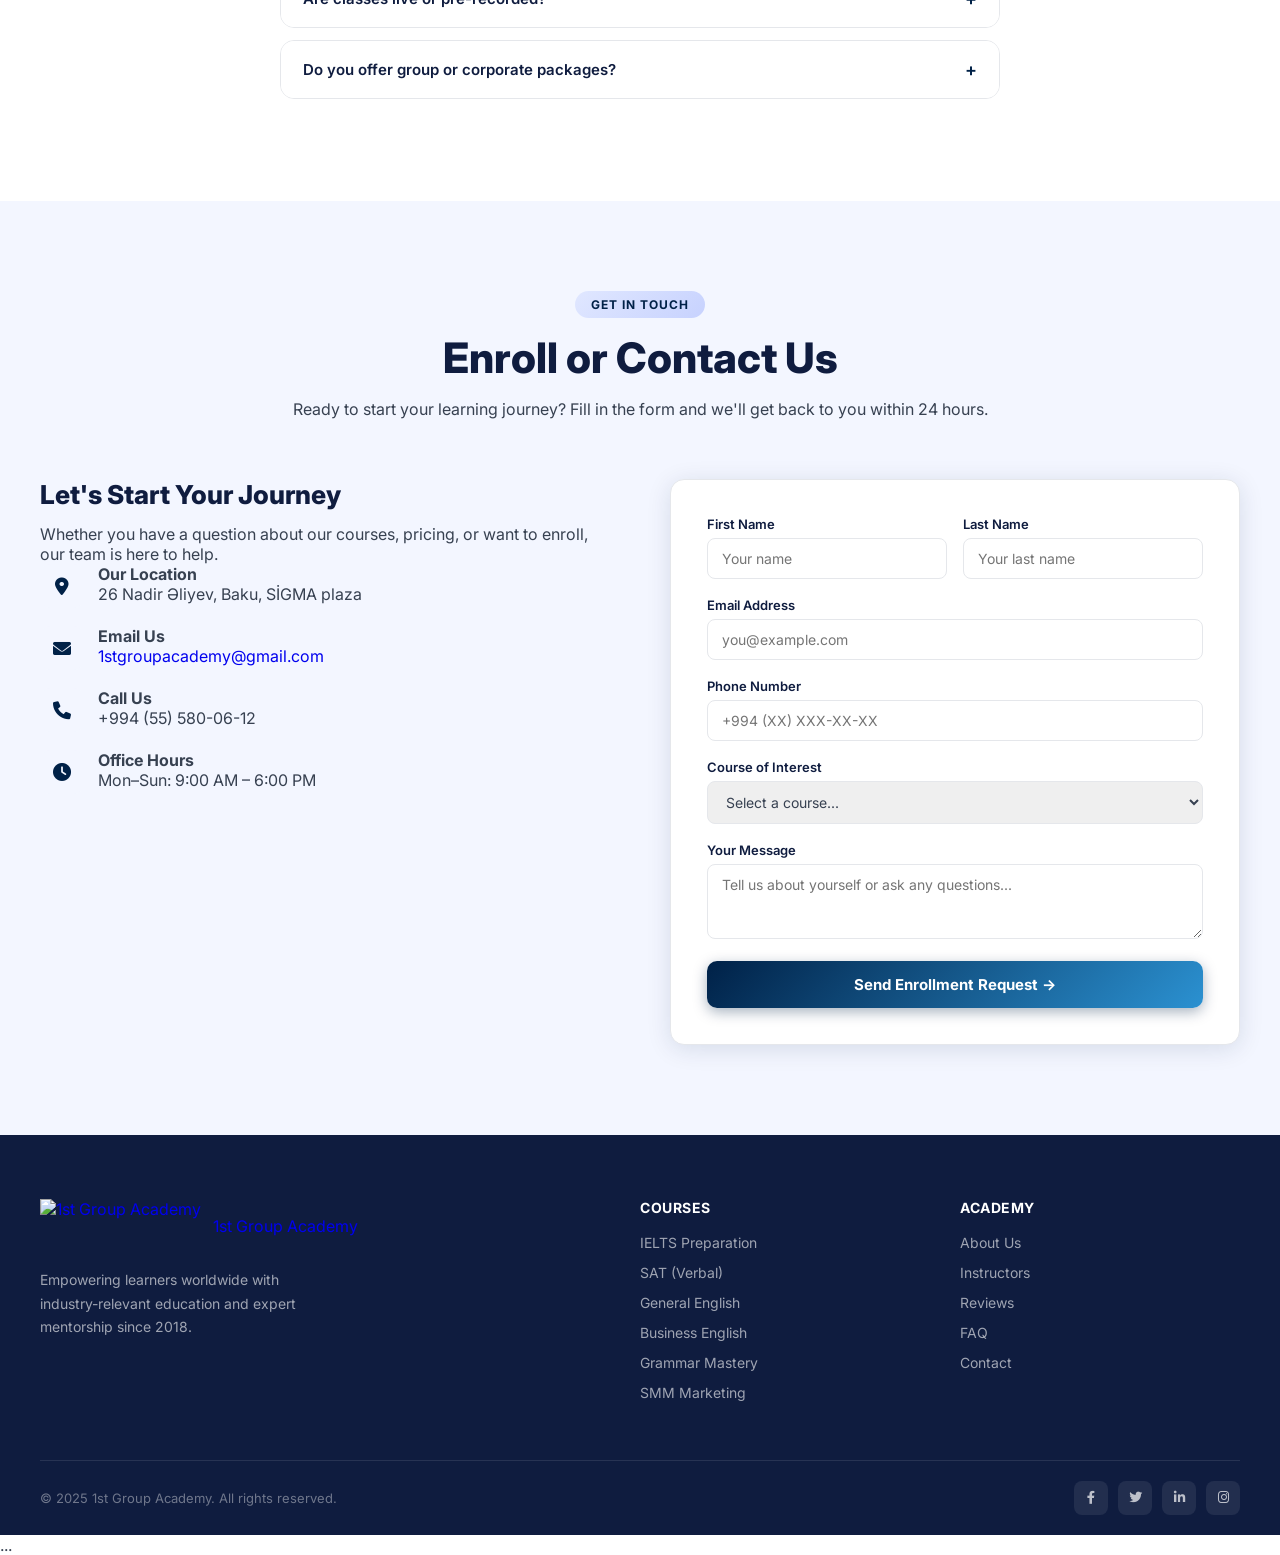
==== commit f780e4ca: "added" ====
--- a/index.html
+++ b/index.html
@@ -563,6 +563,8 @@
     }
 }
 </script>
+<script src="js/translations.js"></script>
+<script src="js/script.js"></script>
 </body>
 
 </html>
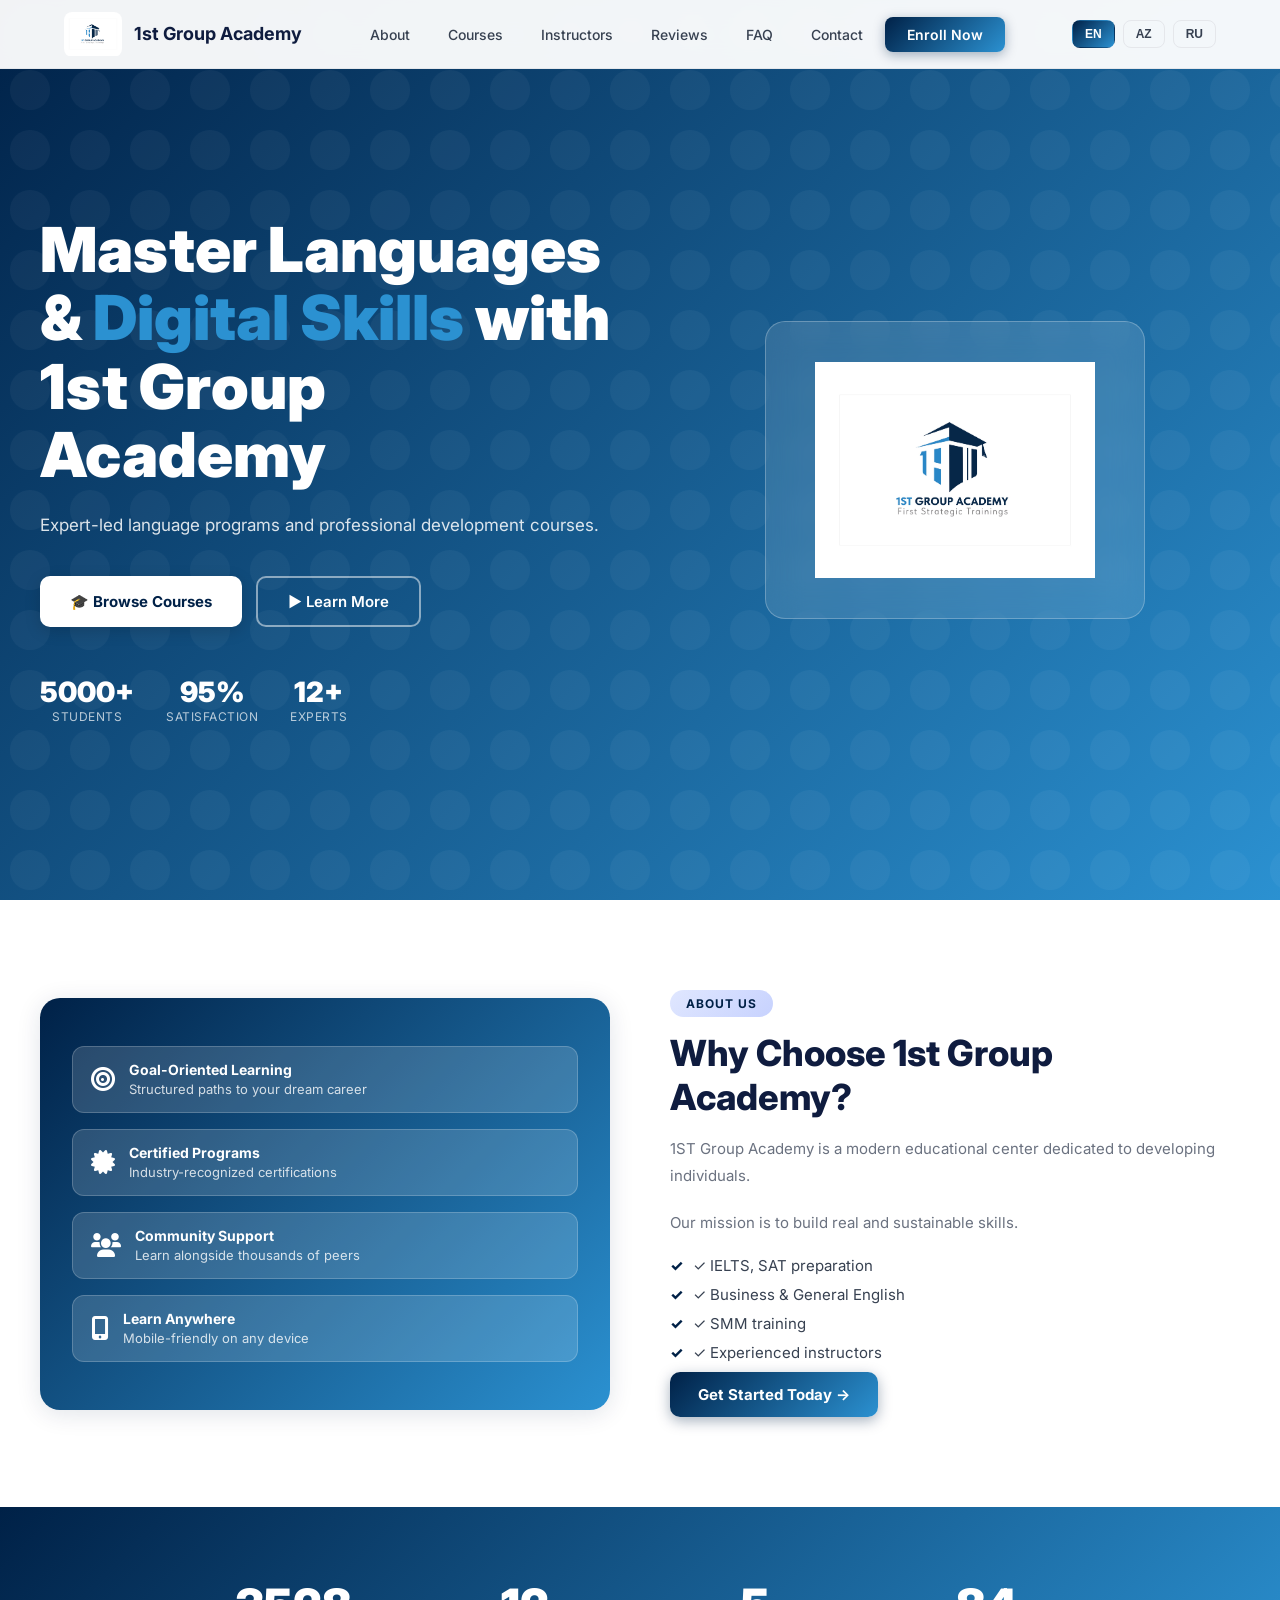
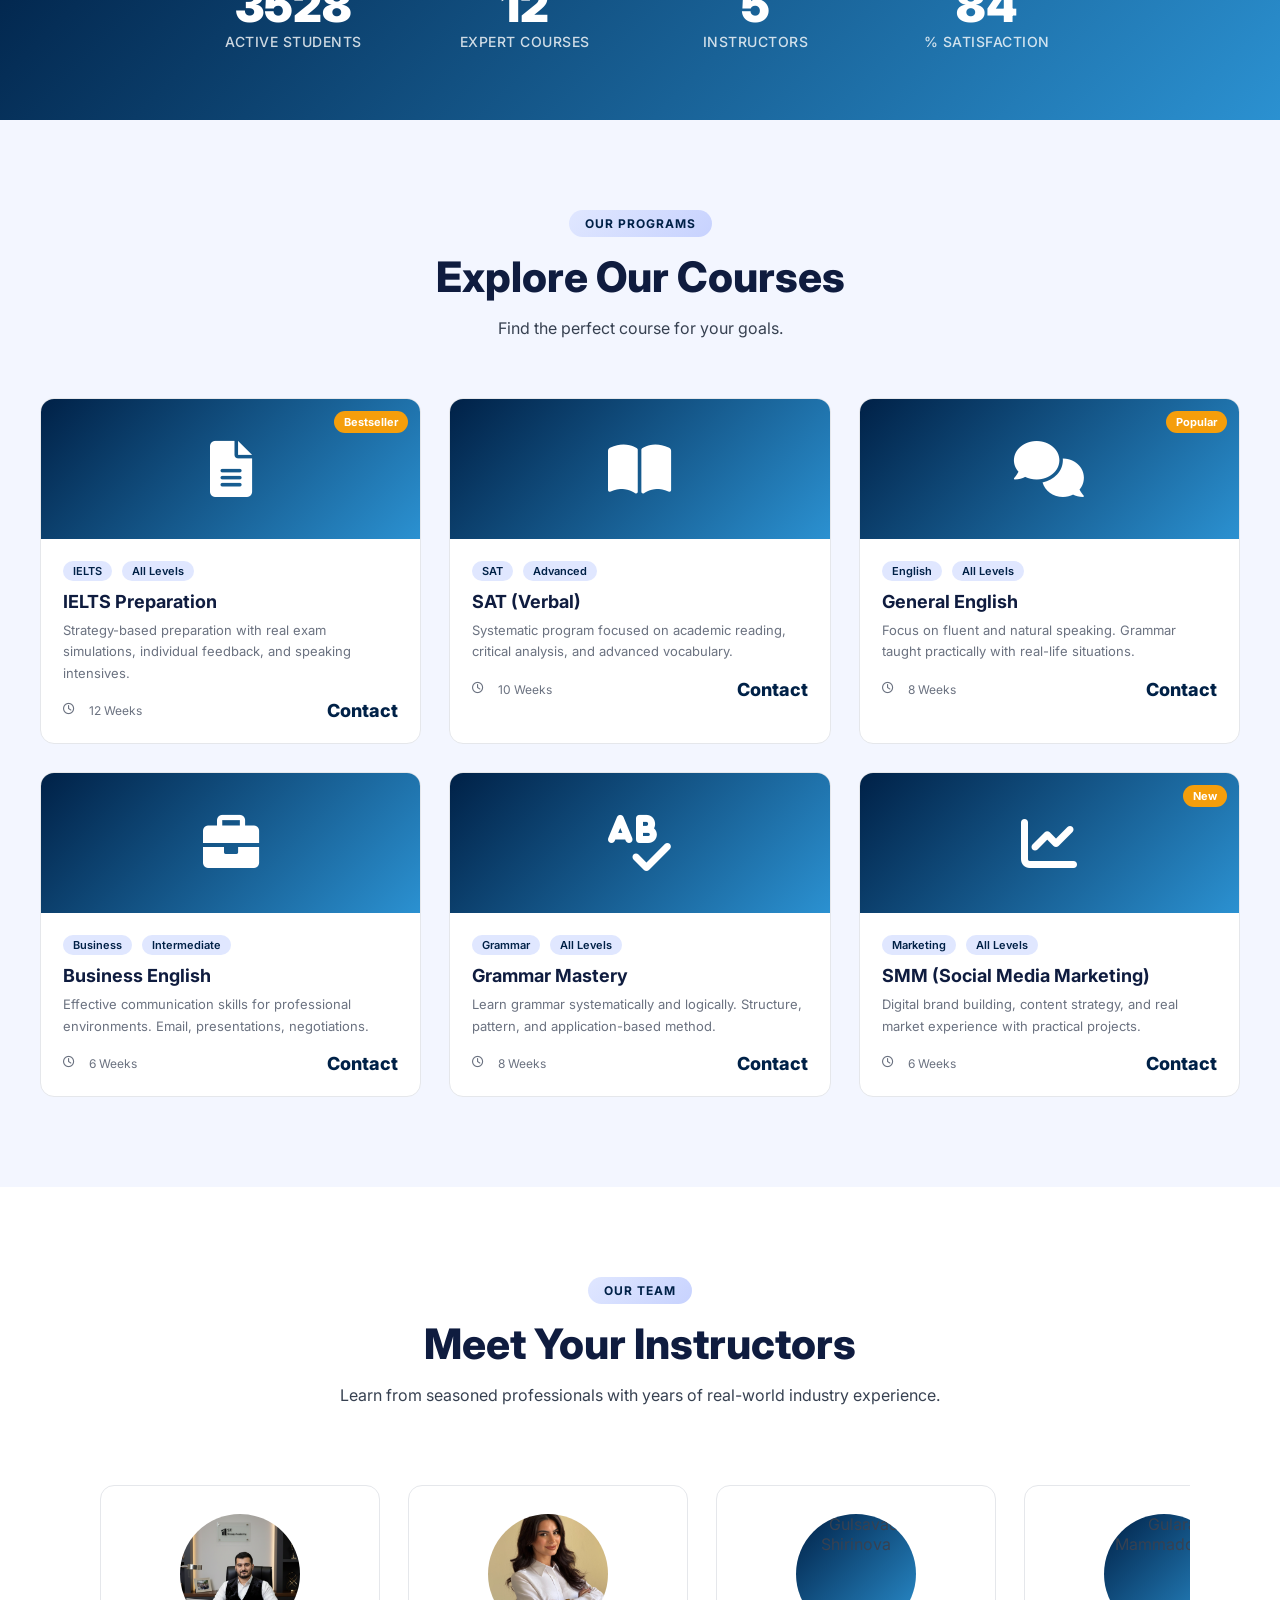
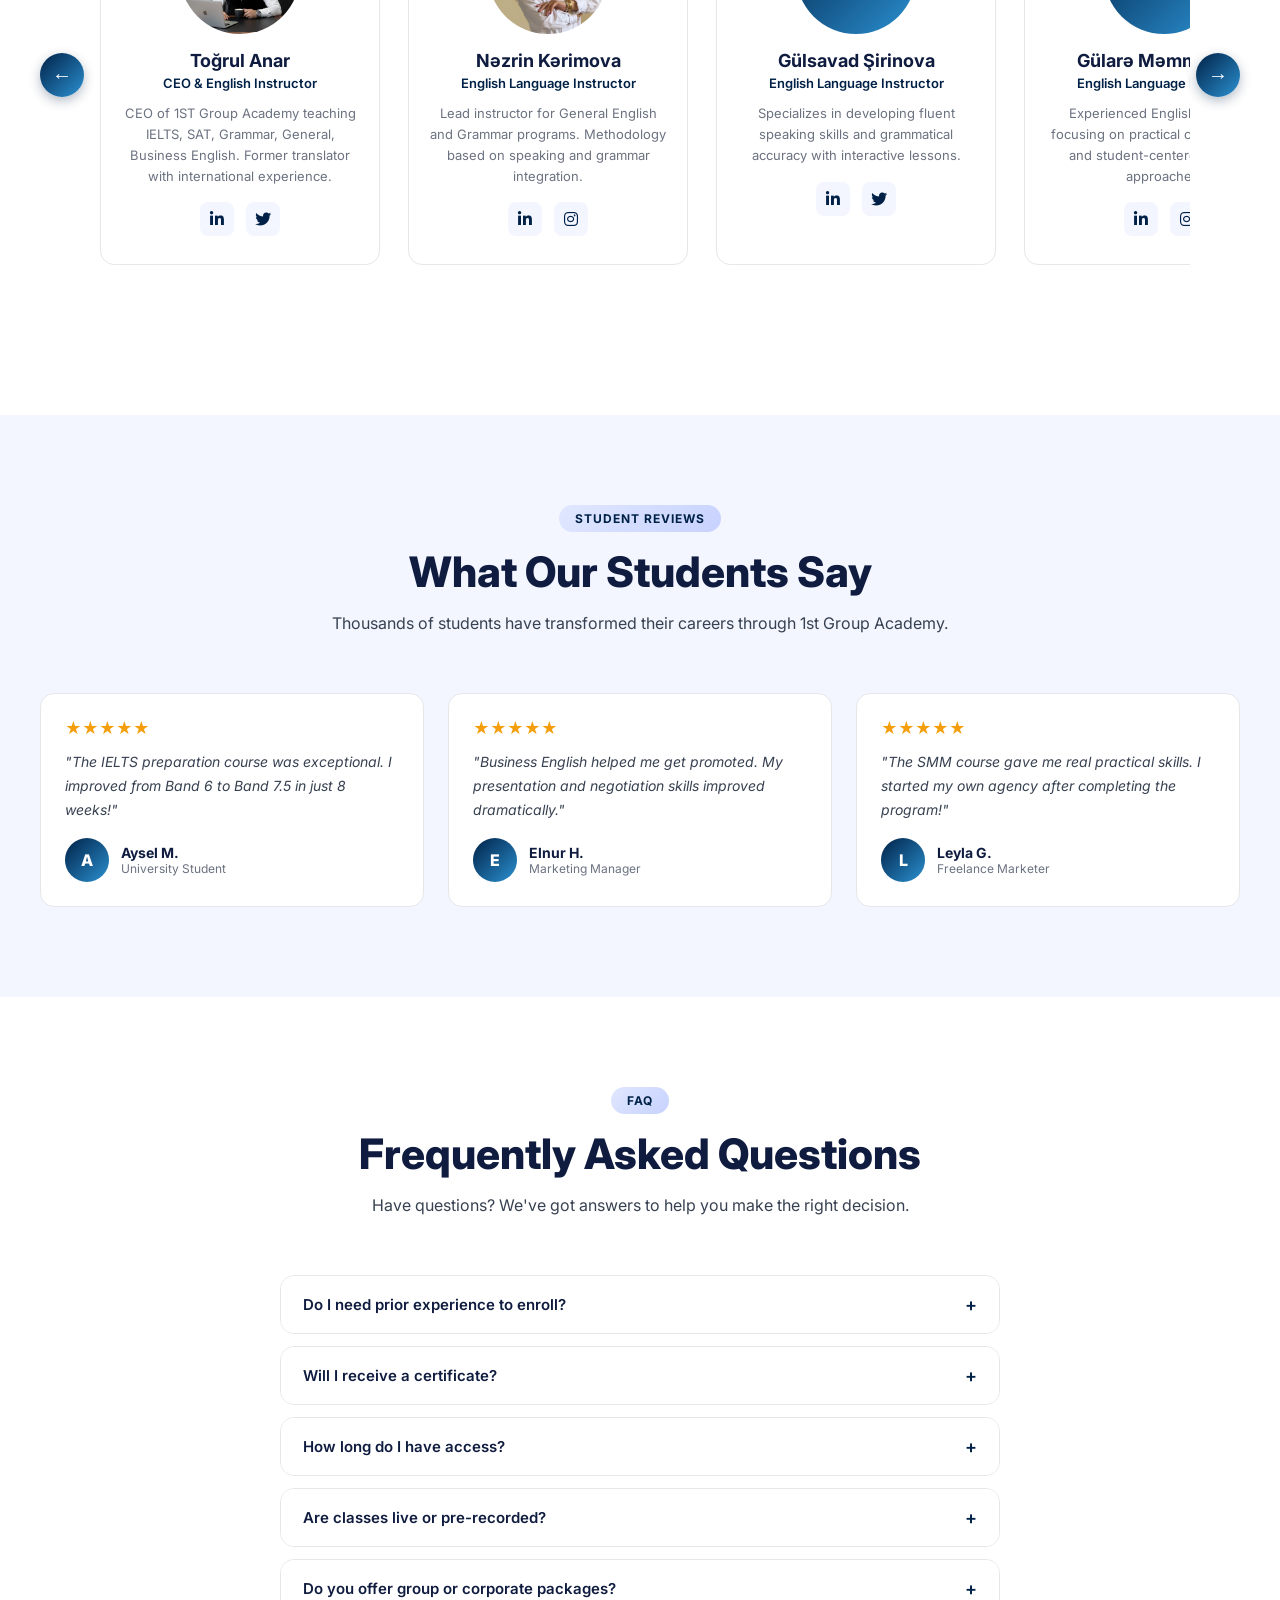
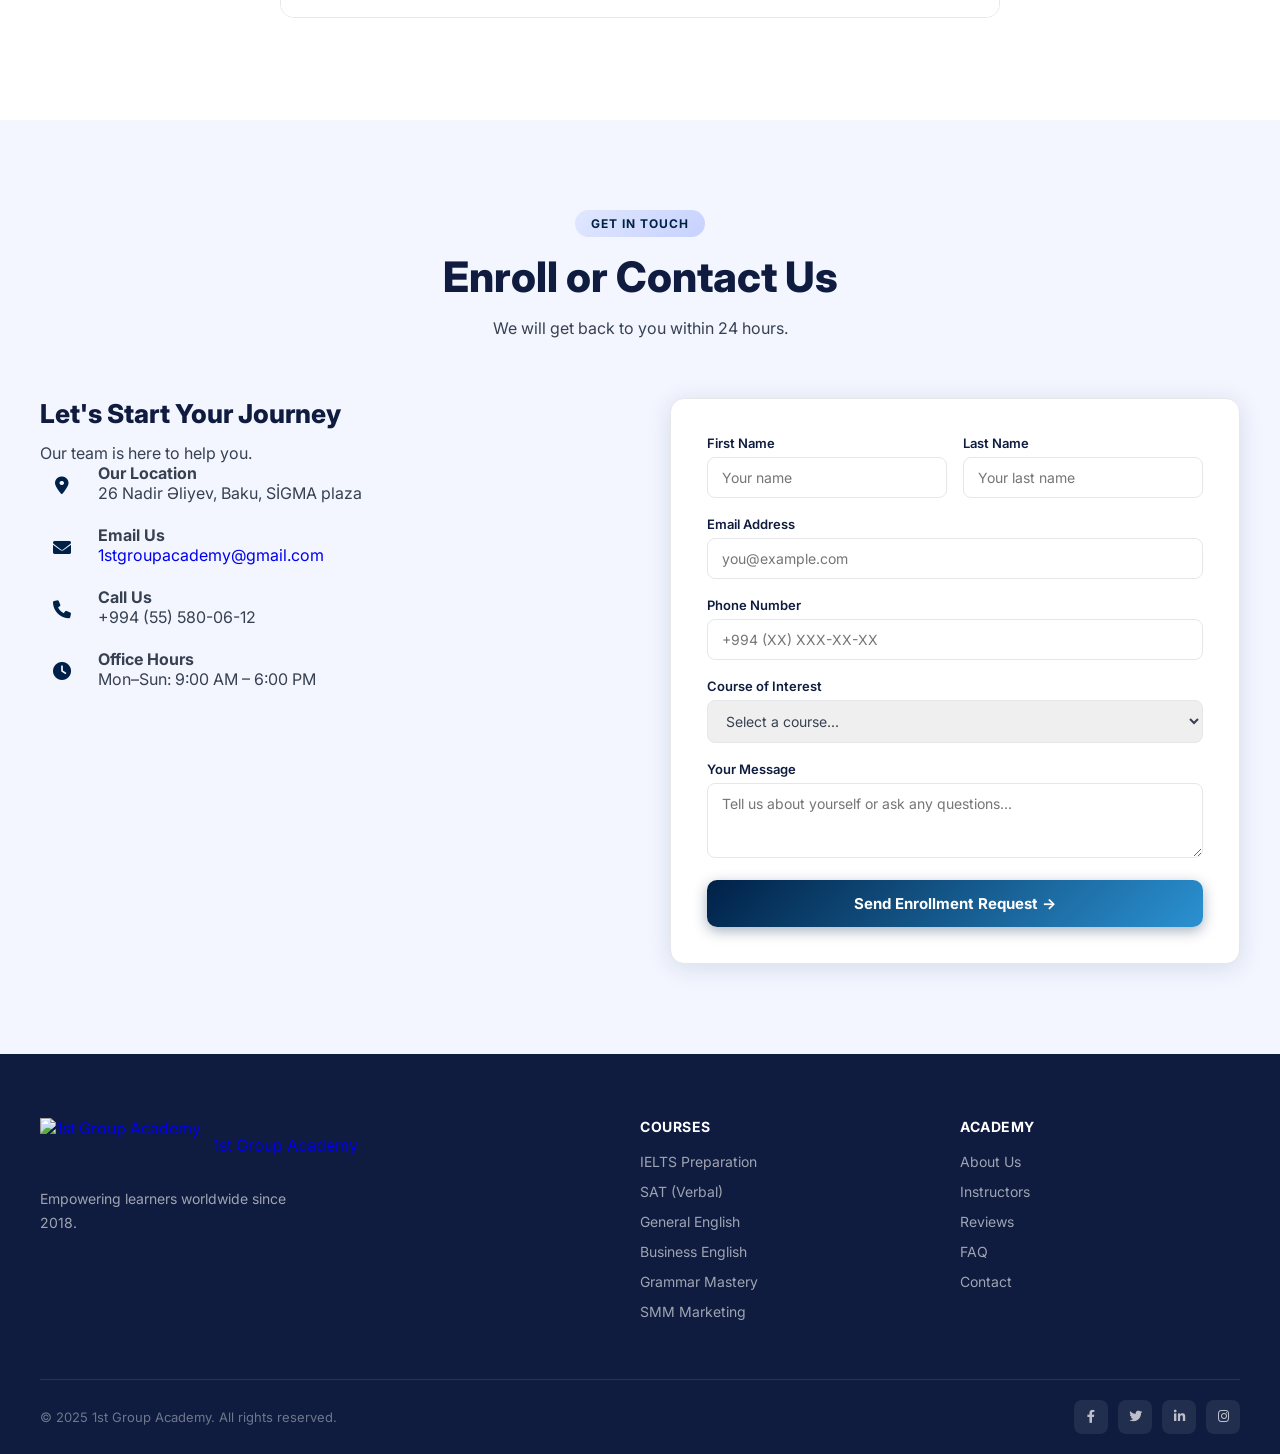
==== commit 09316ce1: "added" ====
--- a/index.html
+++ b/index.html
@@ -508,15 +508,15 @@
   </div>
 </footer>
 
-  <button id="backTop"onclick="window.scrollTo({top:0,behavior:'smooth'})">↑</button>
-
-  <script src="js/script.js"></script>
-  <!-- CONTACT SECTION -->
-<section>
-   ...
-</section>
-<script src="js/translations.js"></script>
+  <!-- BACK TO TOP -->
+<button id="backTop" onclick="window.scrollTo({top:0,behavior:'smooth'})">↑</button>
+
+<!-- EMAILJS -->
+<script src="https://cdn.jsdelivr.net/npm/@emailjs/browser@4/dist/email.min.js"></script>
+
+<!-- MAIN SCRIPT -->
 <script src="js/script.js"></script>
+
 <script>
 async function submitForm() {
 
@@ -541,8 +541,6 @@
         const result = await response.json();
 
         if (response.ok) {
-            console.log("Success:", result);
-
             document.getElementById("successMsg").style.display = "block";
 
             document.getElementById("fname").value = "";
@@ -553,12 +551,10 @@
             document.getElementById("message").value = "";
         } 
         else {
-            console.log("Error:", result);
             alert(result.error || "Xəta baş verdi");
         }
 
     } catch (error) {
-        console.error("Network Error:", error);
         alert("Serverə qoşulmaq olmadı");
     }
 }
